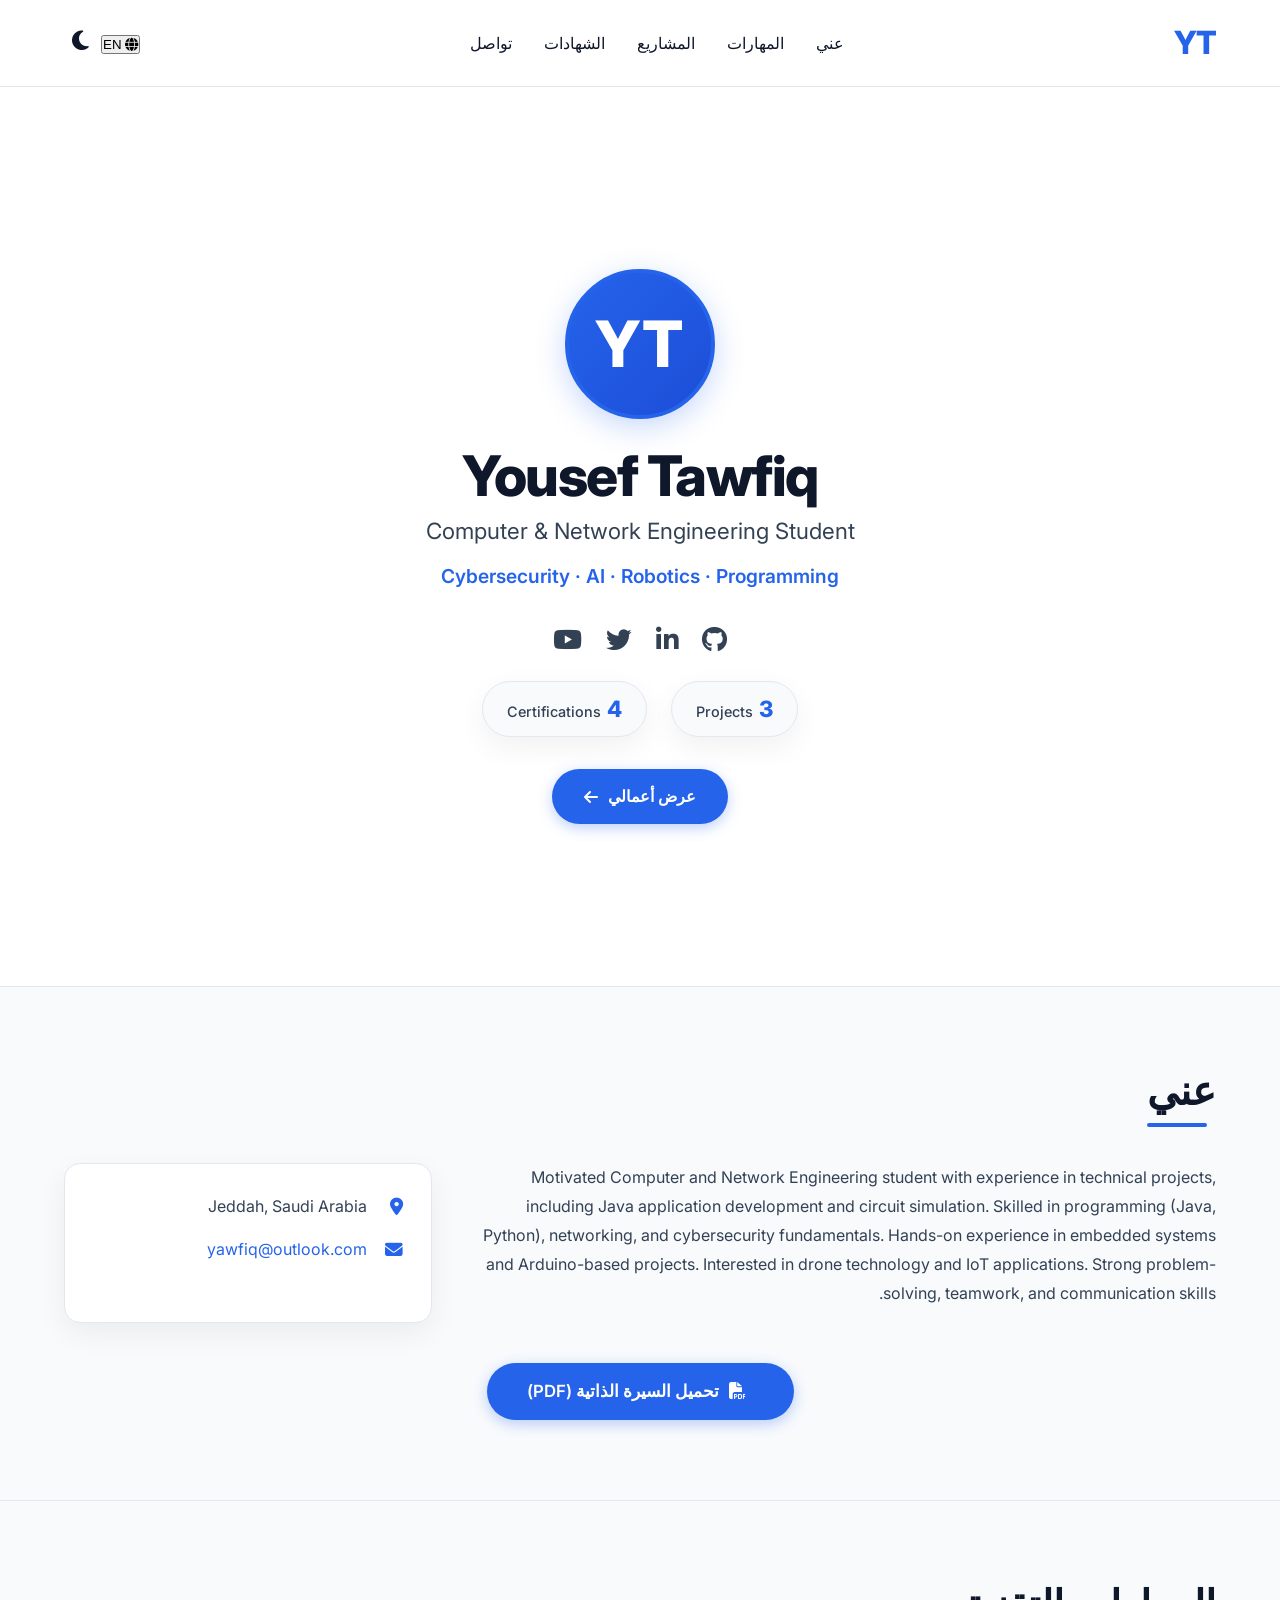
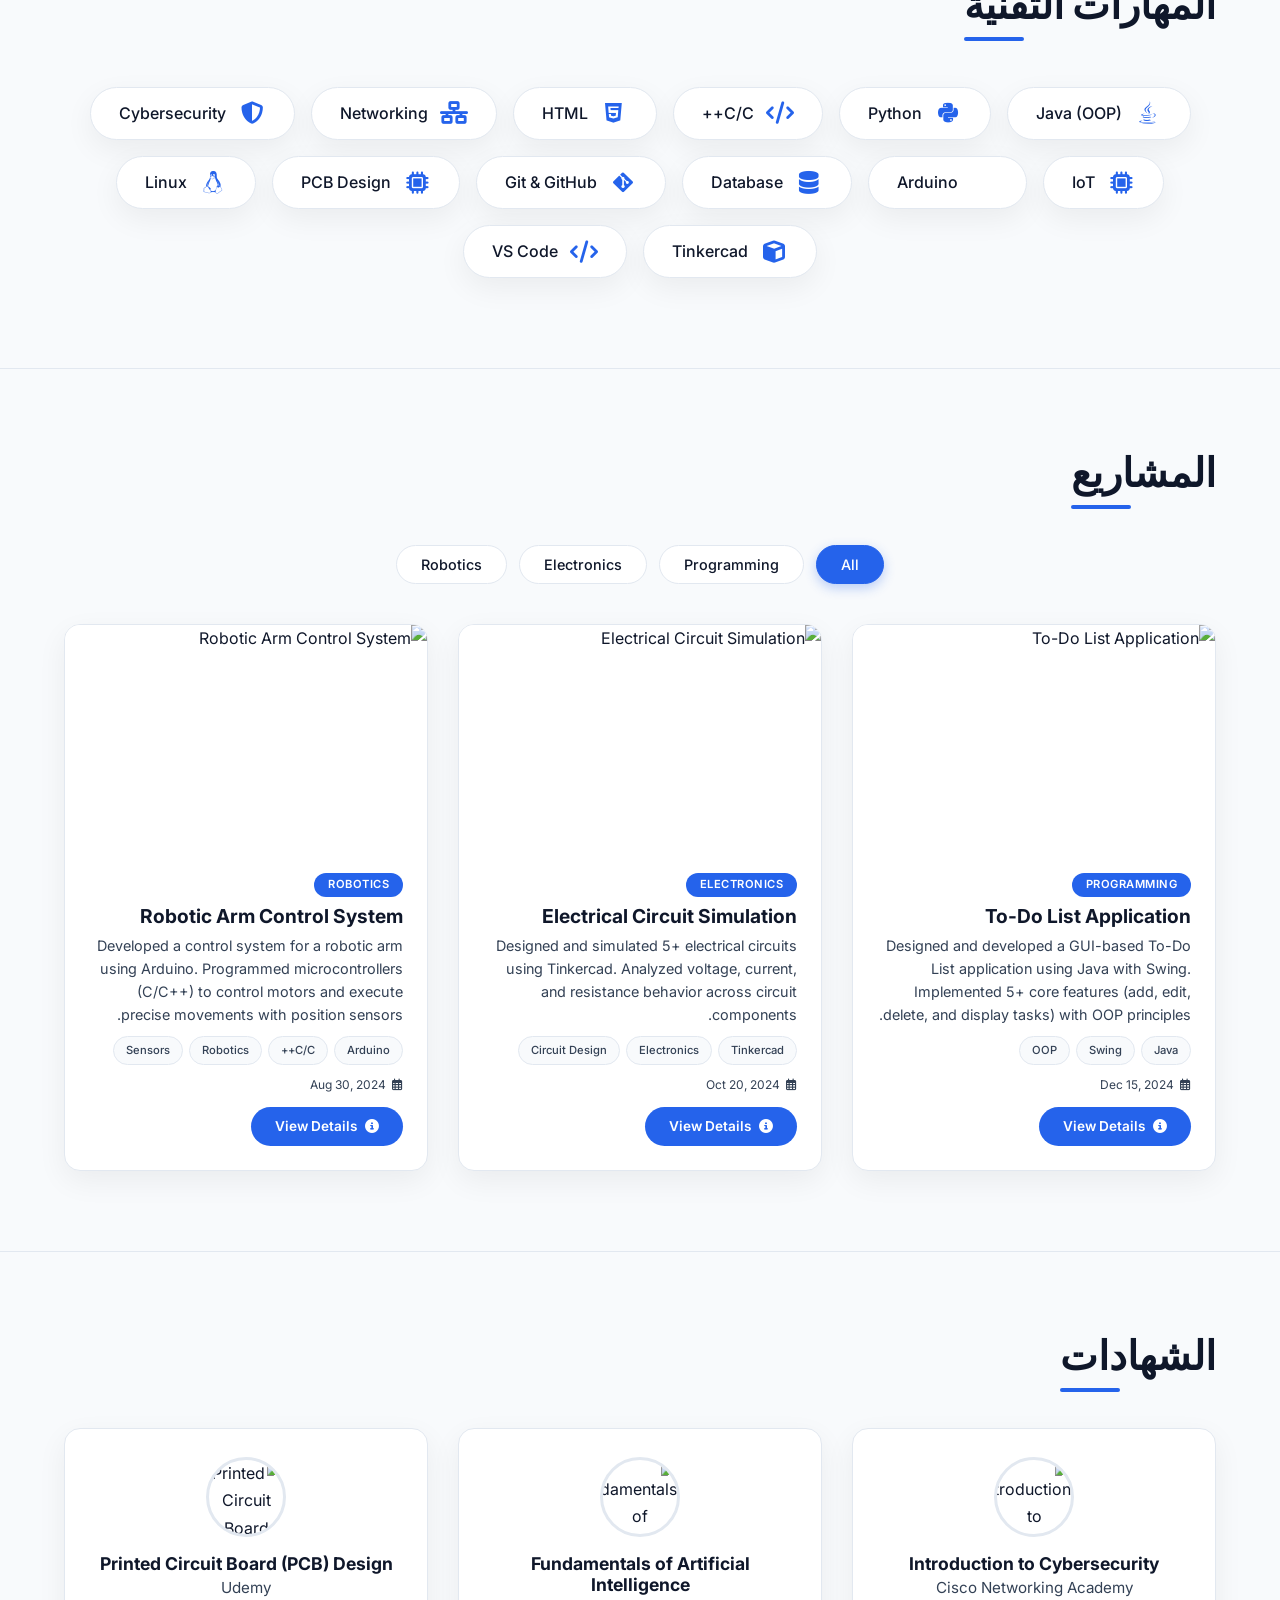
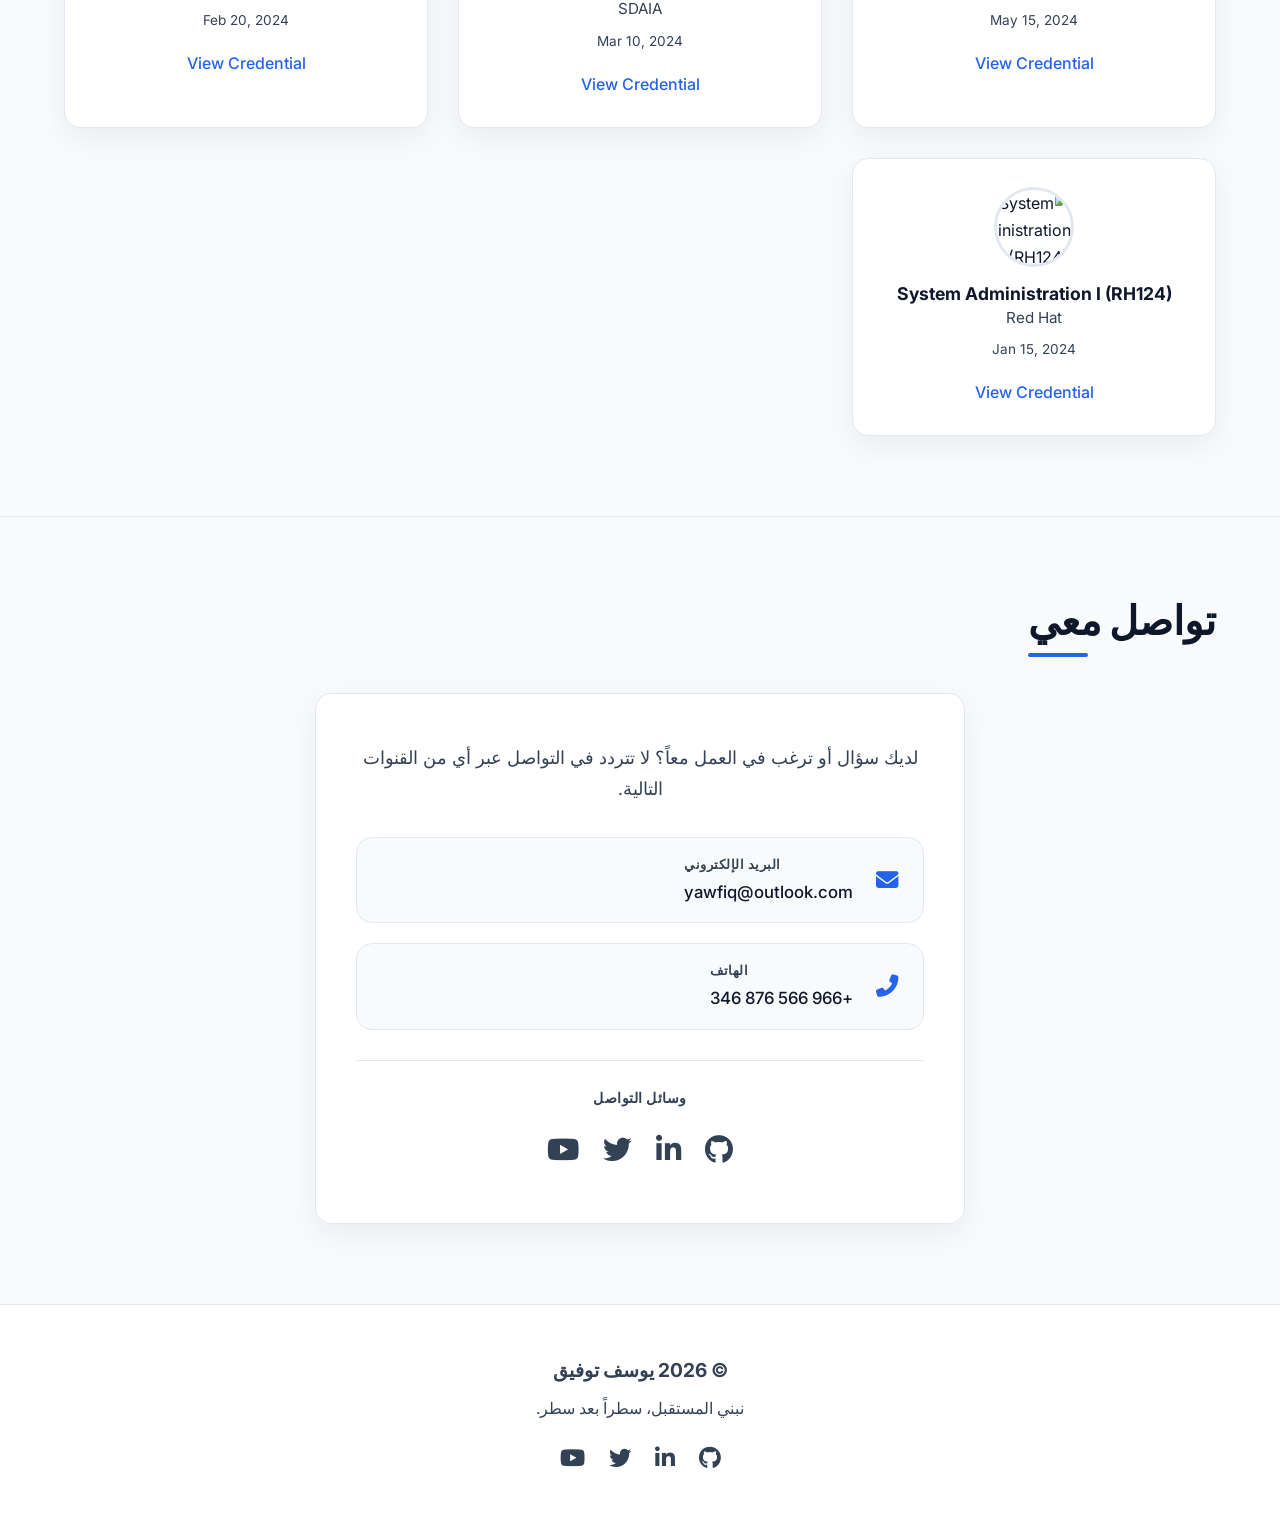
==== index.html @ 81891d74 "Portfolio v1 release" ====
<!doctype html>
<html lang="ar" dir="rtl" id="html-root">
  <head>
    <!-- ==========================================================
    PART 1: META TAGS & SEO
    ========================================================== -->
    <meta charset="UTF-8" />
    <meta name="viewport" content="width=device-width, initial-scale=1.0" />
    <title id="page-title">يوسف توفيق · Portfolio</title>
    <meta
      name="description"
      id="page-desc"
      content="Personal portfolio of Yousef Tawfiq — Computer & Network Engineering Student."
    />
    <meta name="theme-color" content="#0f172a" />
    <meta property="og:title" id="og-title" content="يوسف توفيق · Portfolio" />
    <meta
      property="og:description"
      id="og-desc"
      content="Computer & Network Engineering Student — Cybersecurity, AI, Drones, Programming."
    />
    <link rel="icon" href="public/images/favicon.ico" />

    <!-- ==========================================================
    PART 2: FONTS & ICONS
    ========================================================== -->
    <link rel="preconnect" href="https://fonts.googleapis.com" />
    <link rel="preconnect" href="https://fonts.gstatic.com" crossorigin />
    <link
      href="https://fonts.googleapis.com/css2?family=Inter:opsz,wght@14..32,300;14..32,400;14..32,600;14..32,700;14..32,800&family=Cairo:wght@400;600;700;800&display=swap"
      rel="stylesheet"
    />
    <link
      rel="stylesheet"
      href="https://cdnjs.cloudflare.com/ajax/libs/font-awesome/6.5.1/css/all.min.css"
    />

    <!-- ==========================================================
    PART 3: MAIN STYLESHEET
    ========================================================== -->
    <link rel="stylesheet" href="css/style.css" />
  </head>
  <body>
    <!-- ==========================================================
    PART 4: NAVIGATION
    ========================================================== -->
    <nav class="navbar" role="navigation" aria-label="القائمة الرئيسية">
      <div class="container nav-container">
        <a href="#" class="nav-logo" aria-label="الرئيسية">YT</a>
        <button
          class="nav-toggle"
          id="navToggle"
          aria-label="تبديل القائمة"
          aria-expanded="false"
        >
          <span class="hamburger"></span>
          <span class="hamburger"></span>
          <span class="hamburger"></span>
        </button>
        <ul class="nav-links" id="navLinks" role="menubar">
          <li role="none">
            <a href="#about" role="menuitem" data-ar="عني" data-en="About"
              >عني</a
            >
          </li>
          <li role="none">
            <a
              href="#skills"
              role="menuitem"
              data-ar="المهارات"
              data-en="Skills"
              >المهارات</a
            >
          </li>
          <li role="none">
            <a
              href="#projects"
              role="menuitem"
              data-ar="المشاريع"
              data-en="Projects"
              >المشاريع</a
            >
          </li>
          <li role="none">
            <a
              href="#certifications"
              role="menuitem"
              data-ar="الشهادات"
              data-en="Certifications"
              >الشهادات</a
            >
          </li>
          <li role="none">
            <a href="#contact" role="menuitem" data-ar="تواصل" data-en="Contact"
              >تواصل</a
            >
          </li>
        </ul>
        <div class="nav-actions">
          <button class="lang-toggle" id="langToggle" aria-label="تبديل اللغة">
            <i class="fas fa-globe"></i>
            <span id="langLabel">EN</span>
          </button>
          <button
            class="theme-toggle"
            id="themeToggle"
            aria-label="تبديل الوضع المظلم/الفاتح"
          >
            <i class="fas fa-moon" id="themeIcon"></i>
          </button>
        </div>
      </div>
    </nav>

    <!-- ==========================================================
    PART 5: MAIN CONTENT (skip link target)
    ========================================================== -->
    <main id="main-content">
      <!-- ==========================================================
        PART 6: HERO SECTION
        ========================================================== -->
      <header class="hero" id="hero" role="banner">
        <div class="container hero-container">
          <div class="hero-content">
            <div class="hero-avatar">
              <span class="avatar-initials">YT</span>
            </div>
            <h1 class="hero-name" id="heroName">يوسف توفيق</h1>
            <p class="hero-title" id="heroTitle">طالب هندسة شبكات وحاسوب</p>
            <p class="hero-bio" id="heroBio">
              الأمن السيبراني · الذكاء الاصطناعي · الروبوتات · البرمجة
            </p>
            <div class="hero-social" id="heroSocial"></div>
            <div class="hero-stats" id="heroStats"></div>
            <a href="#projects" class="btn btn-primary hero-cta" id="heroCta">
              <span data-ar="عرض أعمالي" data-en="View My Work"
                >عرض أعمالي</span
              >
              <i class="fas fa-arrow-left" id="ctaArrow"></i>
            </a>
          </div>
        </div>
      </header>

      <!-- ==========================================================
        PART 7: ABOUT SECTION
        ========================================================== -->
      <section class="section about" id="about" aria-labelledby="about-title">
        <div class="container">
          <h2
            class="section-title"
            id="about-title"
            data-ar="عني"
            data-en="About Me"
          >
            عني
          </h2>
          <div class="about-grid">
            <div class="about-text" id="aboutText"></div>
            <div class="about-info" id="aboutInfo"></div>
          </div>
          <!-- زر تحميل السيرة الذاتية -->
          <div class="resume-download" id="resumeDownload">
            <a
              href="#"
              id="resumeLink"
              class="btn btn-primary resume-btn"
              target="_blank"
            >
              <i class="fas fa-file-pdf"></i>
              <span
                data-ar="تحميل السيرة الذاتية (PDF)"
                data-en="Download CV (PDF)"
                >تحميل السيرة الذاتية (PDF)</span
              >
            </a>
          </div>
        </div>
      </section>

      <!-- ==========================================================
        PART 8: SKILLS SECTION
        ========================================================== -->
      <section
        class="section skills"
        id="skills"
        aria-labelledby="skills-title"
      >
        <div class="container">
          <h2
            class="section-title"
            id="skills-title"
            data-ar="المهارات التقنية"
            data-en="Technical Skills"
          >
            المهارات التقنية
          </h2>
          <div class="skills-grid" id="skillsGrid"></div>
        </div>
      </section>

      <!-- ==========================================================
        PART 9: PROJECTS SECTION
        ========================================================== -->
      <section
        class="section projects"
        id="projects"
        aria-labelledby="projects-title"
      >
        <div class="container">
          <h2
            class="section-title"
            id="projects-title"
            data-ar="المشاريع"
            data-en="Projects"
          >
            المشاريع
          </h2>
          <div class="project-filters" id="projectFilters">
            <button
              class="filter-btn active"
              data-filter="all"
              data-ar="الكل"
              data-en="All"
            >
              الكل
            </button>
          </div>
          <div class="projects-grid" id="projectsGrid"></div>
        </div>
      </section>

      <!-- ==========================================================
        PART 10: CERTIFICATIONS SECTION
        ========================================================== -->
      <section
        class="section certifications"
        id="certifications"
        aria-labelledby="certs-title"
      >
        <div class="container">
          <h2
            class="section-title"
            id="certs-title"
            data-ar="الشهادات"
            data-en="Certifications"
          >
            الشهادات
          </h2>
          <div class="cert-grid" id="certGrid"></div>
        </div>
      </section>

      <!-- ==========================================================
        PART 11: CONTACT SECTION
        ========================================================== -->
      <section
        class="section contact"
        id="contact"
        aria-labelledby="contact-title"
      >
        <div class="container">
          <h2
            class="section-title"
            id="contact-title"
            data-ar="تواصل معي"
            data-en="Get In Touch"
          >
            تواصل معي
          </h2>
          <div class="contact-wrapper">
            <div class="contact-info">
              <p
                class="contact-message"
                id="contactMsg"
                data-ar="لديك سؤال أو ترغب في العمل معاً؟ لا تتردد في التواصل عبر أي من القنوات التالية."
                data-en="Have a question or want to work together? Feel free to reach out through any of the channels below."
              >
                لديك سؤال أو ترغب في العمل معاً؟ لا تتردد في التواصل عبر أي من
                القنوات التالية.
              </p>
              <ul class="contact-details">
                <li>
                  <i class="fas fa-envelope"></i>
                  <div>
                    <strong data-ar="البريد الإلكتروني" data-en="Email"
                      >البريد الإلكتروني</strong
                    >
                    <span id="contactEmail">yawfiq@outlook.com</span>
                  </div>
                </li>
                <li>
                  <i class="fas fa-phone-alt"></i>
                  <div>
                    <strong data-ar="الهاتف" data-en="Phone">الهاتف</strong>
                    <span>+966 566 876 346</span>
                  </div>
                </li>
              </ul>
              <div class="contact-social">
                <p>
                  <strong data-ar="وسائل التواصل" data-en="Social Media"
                    >وسائل التواصل</strong
                  >
                </p>
                <div id="contactSocialLinks"></div>
              </div>
            </div>
          </div>
        </div>
      </section>
    </main>

    <!-- ==========================================================
    PART 12: PROJECT DETAILS OVERLAY
    ========================================================== -->
    <div
      class="project-details-overlay"
      id="projectDetailsOverlay"
      role="dialog"
      aria-modal="true"
      aria-labelledby="details-title"
    >
      <div class="project-details-modal">
        <button
          class="details-close"
          id="detailsClose"
          aria-label="إغلاق تفاصيل المشروع"
        >
          <i class="fas fa-times"></i>
        </button>
        <div class="project-details-content" id="projectDetailsContent"></div>
      </div>
    </div>

    <!-- ==========================================================
    PART 13: FOOTER
    ========================================================== -->
    <footer class="footer" role="contentinfo">
      <div class="container">
        <div class="footer-content">
          <p class="footer-name">
            &copy; <span id="footerYear"></span>
            <span data-ar="يوسف توفيق" data-en="Yousef Tawfiq">يوسف توفيق</span>
          </p>
          <p
            class="footer-tagline"
            data-ar="نبني المستقبل، سطراً بعد سطر."
            data-en="Building the future, one line of code at a time."
          >
            نبني المستقبل، سطراً بعد سطر.
          </p>
          <div class="footer-social" id="footerSocial"></div>
        </div>
      </div>
    </footer>

    <!-- ==========================================================
    PART 14: BACK TO TOP BUTTON
    ========================================================== -->
    <button id="backToTop" aria-label="العودة للأعلى">
      <i class="fas fa-arrow-up"></i>
    </button>

    <!-- ==========================================================
    PART 15: JAVASCRIPT
    ========================================================== -->
    <script src="js/main.js"></script>
  </body>
</html>
---- css/style.css ----
/* ===== RESET & VARIABLES ===== */
:root {
  --bg-primary: #f8fafc;
  --bg-secondary: #ffffff;
  --text-primary: #0f172a;
  --text-secondary: #334155;
  --accent: #2563eb;
  --accent-hover: #1d4ed8;
  --accent-light: #dbeafe;
  --border: #e2e8f0;
  --card-bg: #ffffff;
  --shadow: 0 10px 30px rgba(0, 0, 0, 0.06);
  --shadow-hover: 0 20px 40px rgba(0, 0, 0, 0.1);
  --radius: 16px;
  --transition: 0.3s cubic-bezier(0.4, 0, 0.2, 1);
  --font: "Inter", -apple-system, BlinkMacSystemFont, sans-serif;
  --max-width: 1200px;
}

[data-theme="dark"] {
  --bg-primary: #0f172a;
  --bg-secondary: #1e293b;
  --text-primary: #f1f5f9;
  --text-secondary: #cbd5e1;
  --border: #334155;
  --card-bg: #1e293b;
  --shadow: 0 10px 30px rgba(0, 0, 0, 0.4);
  --shadow-hover: 0 20px 40px rgba(0, 0, 0, 0.6);
  --accent-light: #1e3a5f;
}

* {
  margin: 0;
  padding: 0;
  box-sizing: border-box;
}
html {
  scroll-behavior: smooth;
}
body {
  font-family: var(--font);
  background: var(--bg-primary);
  color: var(--text-primary);
  line-height: 1.7;
  transition:
    background var(--transition),
    color var(--transition);
}
.container {
  max-width: var(--max-width);
  margin: 0 auto;
  padding: 0 24px;
}
a {
  color: var(--accent);
  text-decoration: none;
  transition: color var(--transition);
}
img {
  max-width: 100%;
  display: block;
}
ul {
  list-style: none;
}

/* ===== TYPOGRAPHY ===== */
h1,
h2,
h3,
h4 {
  font-weight: 700;
  line-height: 1.2;
  color: var(--text-primary);
}
p {
  color: var(--text-secondary);
  font-size: 1rem;
  line-height: 1.8;
}

.section-title {
  font-size: 2.5rem;
  font-weight: 800;
  margin-bottom: 48px;
  position: relative;
  display: inline-block;
}
.section-title::after {
  content: "";
  position: absolute;
  bottom: -12px;
  left: 0;
  width: 60px;
  height: 4px;
  background: var(--accent);
  border-radius: 4px;
  transition: width var(--transition);
}
.section-title:hover::after {
  width: 100%;
}

/* ===== BUTTONS ===== */
.btn {
  display: inline-flex;
  align-items: center;
  gap: 10px;
  padding: 14px 32px;
  border-radius: 40px;
  font-weight: 600;
  font-size: 1rem;
  border: none;
  cursor: pointer;
  transition: all var(--transition);
  font-family: var(--font);
}
.btn-primary {
  background: var(--accent);
  color: #fff;
  box-shadow: 0 4px 14px rgba(37, 99, 235, 0.3);
}
.btn-primary:hover {
  background: var(--accent-hover);
  transform: translateY(-3px);
  box-shadow: 0 8px 25px rgba(37, 99, 235, 0.4);
}

/* ===== NAVIGATION ===== */
.navbar {
  background: var(--bg-secondary);
  border-bottom: 1px solid var(--border);
  padding: 16px 0;
  position: sticky;
  top: 0;
  z-index: 1000;
  backdrop-filter: blur(10px);
  -webkit-backdrop-filter: blur(10px);
}
.nav-container {
  display: flex;
  align-items: center;
  justify-content: space-between;
}
.nav-logo {
  font-size: 2rem;
  font-weight: 800;
  color: var(--accent);
  letter-spacing: -1px;
}
.nav-links {
  display: flex;
  gap: 32px;
}
.nav-links a {
  color: var(--text-primary);
  font-weight: 500;
  position: relative;
  padding: 4px 0;
}
.nav-links a::after {
  content: "";
  position: absolute;
  bottom: -4px;
  left: 0;
  width: 0;
  height: 2px;
  background: var(--accent);
  transition: width var(--transition);
}
.nav-links a:hover::after,
.nav-links a.active::after {
  width: 100%;
}
.nav-links a:hover,
.nav-links a.active {
  color: var(--accent);
}

.nav-toggle {
  display: none;
  flex-direction: column;
  gap: 5px;
  background: none;
  border: none;
  cursor: pointer;
  padding: 4px;
}
.hamburger {
  width: 26px;
  height: 3px;
  background: var(--text-primary);
  border-radius: 4px;
  transition: var(--transition);
}
.theme-toggle {
  background: none;
  border: none;
  font-size: 1.4rem;
  color: var(--text-primary);
  cursor: pointer;
  padding: 0 8px;
  transition: transform 0.2s;
}
.theme-toggle:hover {
  transform: rotate(20deg);
}

/* ===== HERO ===== */
.hero {
  padding: 80px 0 60px;
  background: var(--bg-secondary);
  border-bottom: 1px solid var(--border);
  min-height: 100vh;
  display: flex;
  align-items: center;
}
.hero-container {
  display: flex;
  flex-direction: column;
  align-items: center;
  text-align: center;
}
.hero-content {
  max-width: 700px;
}
.hero-avatar {
  width: 150px;
  height: 150px;
  border-radius: 50%;
  display: flex;
  align-items: center;
  justify-content: center;
  background: linear-gradient(135deg, var(--accent), var(--accent-hover));
  border: 4px solid var(--accent);
  box-shadow: 0 8px 30px rgba(37, 99, 235, 0.25);
  margin: 0 auto 24px;
  animation: float 3s ease-in-out infinite;
  transition: transform var(--transition);
}
.hero-avatar:hover {
  transform: scale(1.05);
}
.avatar-initials {
  font-size: 4rem;
  font-weight: 800;
  color: #fff;
  letter-spacing: 2px;
  user-select: none;
}
@keyframes float {
  0%,
  100% {
    transform: translateY(0);
  }
  50% {
    transform: translateY(-8px);
  }
}
.hero-name {
  font-size: 3.5rem;
  font-weight: 800;
  letter-spacing: -1.5px;
}
.hero-title {
  font-size: 1.4rem;
  color: var(--text-secondary);
  font-weight: 400;
}
.hero-bio {
  margin-top: 8px;
  font-weight: 600;
  color: var(--accent);
  font-size: 1.2rem;
}
.hero-social {
  display: flex;
  justify-content: center;
  gap: 24px;
  margin: 24px 0 20px;
  font-size: 1.6rem;
}
.hero-social a {
  color: var(--text-secondary);
  transition: all 0.2s;
}
.hero-social a:hover {
  color: var(--accent);
  transform: translateY(-4px) scale(1.1);
}
.hero-stats {
  display: flex;
  justify-content: center;
  gap: 24px;
  margin: 16px 0 28px;
  flex-wrap: wrap;
}
.hero-stats .stat-item {
  display: flex;
  align-items: baseline;
  gap: 6px;
  background: var(--bg-primary);
  padding: 8px 24px;
  border-radius: 40px;
  border: 1px solid var(--border);
  box-shadow: var(--shadow);
  transition: all var(--transition);
}
.hero-stats .stat-item:hover {
  transform: translateY(-3px);
  box-shadow: var(--shadow-hover);
  border-color: var(--accent);
}
.hero-stats .stat-number {
  font-size: 1.4rem;
  font-weight: 800;
  color: var(--accent);
}
.hero-stats .stat-label {
  font-weight: 500;
  color: var(--text-secondary);
  font-size: 0.9rem;
}
.hero-cta {
  margin-top: 4px;
}

/* ===== SECTIONS ===== */
.section {
  padding: 80px 0;
  border-bottom: 1px solid var(--border);
}
.section:last-of-type {
  border-bottom: none;
}

/* ===== ABOUT ===== */
.about-grid {
  display: grid;
  grid-template-columns: 2fr 1fr;
  gap: 48px;
}
.about-text {
  font-size: 1.15rem;
  color: var(--text-secondary);
  line-height: 1.9;
}
.about-text p {
  margin-bottom: 16px;
}
.about-info {
  background: var(--card-bg);
  padding: 28px;
  border-radius: var(--radius);
  box-shadow: var(--shadow);
  border: 1px solid var(--border);
}
.about-info p {
  display: flex;
  align-items: center;
  gap: 12px;
  margin-bottom: 14px;
  color: var(--text-secondary);
}
.about-info i {
  width: 24px;
  color: var(--accent);
  font-size: 1.1rem;
}
.resume-download {
  text-align: center;
  margin-top: 40px;
}
.resume-btn {
  background: var(--accent);
  color: #fff;
  padding: 14px 40px;
  font-size: 1.05rem;
}
.resume-btn:hover {
  background: var(--accent-hover);
  transform: translateY(-3px);
  box-shadow: 0 8px 25px rgba(37, 99, 235, 0.4);
}
.resume-btn i {
  margin-right: 8px;
}

/* ===== SKILLS ===== */
.skills-grid {
  display: flex;
  flex-wrap: wrap;
  justify-content: center;
  gap: 16px;
  padding: 10px 0;
}
.skill-item {
  background: var(--card-bg);
  padding: 12px 28px;
  border-radius: 40px;
  border: 1px solid var(--border);
  box-shadow: var(--shadow);
  display: inline-flex;
  align-items: center;
  gap: 12px;
  font-weight: 500;
  font-size: 1rem;
  transition: all var(--transition);
  color: var(--text-primary);
}
.skill-item:hover {
  transform: translateY(-4px) scale(1.02);
  box-shadow: var(--shadow-hover);
  border-color: var(--accent);
  background: var(--bg-secondary);
}
.skill-item i {
  font-size: 1.4rem;
  color: var(--accent);
  width: 28px;
  text-align: center;
}

/* ===== PROJECTS ===== */
.project-filters {
  display: flex;
  flex-wrap: wrap;
  gap: 12px;
  margin-bottom: 40px;
  justify-content: center;
}
.filter-btn {
  background: var(--bg-secondary);
  border: 1px solid var(--border);
  padding: 10px 24px;
  border-radius: 40px;
  font-weight: 500;
  cursor: pointer;
  color: var(--text-primary);
  transition: all var(--transition);
  font-family: var(--font);
  font-size: 0.9rem;
}
.filter-btn.active,
.filter-btn:hover {
  background: var(--accent);
  color: #fff;
  border-color: var(--accent);
  box-shadow: 0 4px 12px rgba(37, 99, 235, 0.3);
}
.projects-grid {
  display: grid;
  grid-template-columns: repeat(auto-fill, minmax(320px, 1fr));
  gap: 30px;
}
.project-card {
  background: var(--card-bg);
  border-radius: var(--radius);
  overflow: hidden;
  box-shadow: var(--shadow);
  border: 1px solid var(--border);
  transition: all var(--transition);
  cursor: pointer;
}
.project-card:hover {
  transform: translateY(-8px);
  box-shadow: var(--shadow-hover);
  border-color: var(--accent);
}
.project-thumb {
  width: 100%;
  height: 220px;
  object-fit: cover;
  background: var(--bg-secondary);
  transition: transform var(--transition);
}
.project-card:hover .project-thumb {
  transform: scale(1.03);
}
.project-body {
  padding: 24px;
}
.project-category {
  display: inline-block;
  background: var(--accent);
  color: #fff;
  padding: 2px 14px;
  border-radius: 40px;
  font-size: 0.7rem;
  font-weight: 600;
  text-transform: uppercase;
  letter-spacing: 0.5px;
  margin-bottom: 8px;
}
.project-title {
  font-size: 1.2rem;
  font-weight: 700;
  margin-bottom: 6px;
}
.project-desc {
  color: var(--text-secondary);
  font-size: 0.9rem;
  margin: 6px 0;
  line-height: 1.6;
}
.project-tech {
  display: flex;
  flex-wrap: wrap;
  gap: 6px;
  margin: 10px 0;
}
.project-tech span {
  background: var(--bg-primary);
  padding: 4px 12px;
  border-radius: 40px;
  font-size: 0.7rem;
  font-weight: 500;
  border: 1px solid var(--border);
  color: var(--text-secondary);
}
.project-date {
  font-size: 0.75rem;
  color: var(--text-secondary);
  margin-top: 10px;
  display: flex;
  align-items: center;
  gap: 6px;
}
.btn-details {
  display: inline-flex;
  align-items: center;
  gap: 8px;
  padding: 8px 24px;
  border-radius: 40px;
  background: var(--accent);
  color: #fff;
  border: none;
  font-weight: 600;
  font-size: 0.85rem;
  cursor: pointer;
  transition: all var(--transition);
  font-family: var(--font);
  margin-top: 12px;
}
.btn-details:hover {
  background: var(--accent-hover);
  transform: translateY(-2px);
  box-shadow: 0 4px 15px rgba(37, 99, 235, 0.3);
}

/* ===== CERTIFICATIONS ===== */
.cert-grid {
  display: grid;
  grid-template-columns: repeat(auto-fill, minmax(280px, 1fr));
  gap: 30px;
}
.cert-card {
  background: var(--card-bg);
  border-radius: var(--radius);
  border: 1px solid var(--border);
  padding: 28px 24px;
  box-shadow: var(--shadow);
  text-align: center;
  transition: all var(--transition);
}
.cert-card:hover {
  transform: translateY(-6px);
  box-shadow: var(--shadow-hover);
  border-color: var(--accent);
}
.cert-card img {
  width: 80px;
  height: 80px;
  object-fit: cover;
  border-radius: 50%;
  margin: 0 auto 16px;
  border: 3px solid var(--border);
  transition: border var(--transition);
}
.cert-card:hover img {
  border-color: var(--accent);
}
.cert-name {
  font-weight: 700;
  font-size: 1.1rem;
}
.cert-issuer {
  color: var(--text-secondary);
  font-size: 0.95rem;
}
.cert-date {
  font-size: 0.85rem;
  color: var(--text-secondary);
  margin: 6px 0;
}
.cert-link {
  display: inline-block;
  margin-top: 12px;
  font-weight: 500;
  color: var(--accent);
}
.cert-link:hover {
  text-decoration: underline;
}

/* ===== CONTACT ===== */
.contact-wrapper {
  display: flex;
  justify-content: center;
  max-width: 650px;
  margin: 0 auto;
}
.contact-info {
  width: 100%;
  background: var(--card-bg);
  padding: 48px 40px;
  border-radius: var(--radius);
  border: 1px solid var(--border);
  box-shadow: var(--shadow);
  text-align: center;
}
.contact-message {
  font-size: 1.1rem;
  color: var(--text-secondary);
  margin-bottom: 32px;
}
.contact-details {
  display: flex;
  flex-direction: column;
  gap: 20px;
  margin-bottom: 30px;
}
.contact-details li {
  display: flex;
  align-items: center;
  gap: 18px;
  padding: 16px 20px;
  background: var(--bg-primary);
  border-radius: var(--radius);
  border: 1px solid var(--border);
  transition: all var(--transition);
  text-align: left;
}
.contact-details li:hover {
  border-color: var(--accent);
  transform: translateX(4px);
}
.contact-details li i {
  font-size: 1.4rem;
  color: var(--accent);
  width: 32px;
  text-align: center;
}
.contact-details li div {
  display: flex;
  flex-direction: column;
  gap: 2px;
}
.contact-details li strong {
  font-size: 0.8rem;
  color: var(--text-secondary);
  font-weight: 600;
  text-transform: uppercase;
  letter-spacing: 0.5px;
}
.contact-details li span {
  font-size: 1.05rem;
  font-weight: 500;
  color: var(--text-primary);
}
.contact-social {
  margin-top: 24px;
  padding-top: 24px;
  border-top: 1px solid var(--border);
}
.contact-social p {
  font-weight: 600;
  margin-bottom: 16px;
  color: var(--text-secondary);
  font-size: 0.9rem;
  text-transform: uppercase;
  letter-spacing: 0.5px;
}
#contactSocialLinks {
  display: flex;
  justify-content: center;
  gap: 24px;
  font-size: 1.8rem;
}
#contactSocialLinks a {
  color: var(--text-secondary);
  transition: all 0.2s;
}
#contactSocialLinks a:hover {
  color: var(--accent);
  transform: translateY(-4px) scale(1.1);
}

/* ===== PROJECT DETAILS OVERLAY ===== */
.project-details-overlay {
  position: fixed;
  top: 0;
  left: 0;
  width: 100%;
  height: 100%;
  background: rgba(0, 0, 0, 0.7);
  backdrop-filter: blur(10px);
  -webkit-backdrop-filter: blur(10px);
  z-index: 9999;
  display: none;
  justify-content: center;
  align-items: center;
  padding: 20px;
  opacity: 0;
  transition: opacity 0.4s ease;
  overflow-y: auto;
}
.project-details-overlay.active {
  display: flex;
  opacity: 1;
}
.project-details-modal {
  background: var(--bg-secondary);
  border-radius: var(--radius);
  max-width: 900px;
  width: 100%;
  max-height: 90vh;
  overflow-y: auto;
  position: relative;
  box-shadow: 0 25px 60px rgba(0, 0, 0, 0.5);
  animation: modalSlideUp 0.4s ease;
}
@keyframes modalSlideUp {
  from {
    transform: translateY(30px) scale(0.95);
    opacity: 0;
  }
  to {
    transform: translateY(0) scale(1);
    opacity: 1;
  }
}
.details-close {
  position: sticky;
  top: 12px;
  float: right;
  width: 44px;
  height: 44px;
  border-radius: 50%;
  background: var(--accent);
  color: #fff;
  border: none;
  font-size: 1.3rem;
  cursor: pointer;
  transition: all var(--transition);
  z-index: 10;
  display: flex;
  align-items: center;
  justify-content: center;
  margin: 12px 12px 0 0;
}
.details-close:hover {
  background: var(--accent-hover);
  transform: rotate(90deg);
}
.project-details-content {
  padding: 20px 40px 40px;
}
.project-details-content .details-thumbnail {
  width: 100%;
  max-height: 400px;
  object-fit: cover;
  border-radius: var(--radius);
  margin-bottom: 24px;
}
.project-details-content .details-title {
  font-size: 2.2rem;
  font-weight: 800;
  margin-bottom: 4px;
}
.project-details-content .details-category {
  display: inline-block;
  background: var(--accent);
  color: #fff;
  padding: 4px 18px;
  border-radius: 40px;
  font-size: 0.8rem;
  font-weight: 600;
  text-transform: uppercase;
  margin-bottom: 12px;
}
.project-details-content .details-date {
  font-size: 0.9rem;
  color: var(--text-secondary);
  margin-bottom: 16px;
  display: flex;
  align-items: center;
  gap: 8px;
}
.project-details-content .details-description {
  font-size: 1.05rem;
  line-height: 1.9;
  color: var(--text-secondary);
  margin-bottom: 24px;
}
.project-details-content .details-section-title {
  font-size: 1.3rem;
  font-weight: 700;
  margin: 28px 0 14px;
  color: var(--text-primary);
  position: relative;
  padding-bottom: 8px;
}
.project-details-content .details-section-title::after {
  content: "";
  position: absolute;
  bottom: 0;
  left: 0;
  width: 40px;
  height: 3px;
  background: var(--accent);
  border-radius: 4px;
}
.project-details-content .details-tech {
  display: flex;
  flex-wrap: wrap;
  gap: 10px;
  margin-bottom: 24px;
}
.project-details-content .details-tech span {
  background: var(--bg-primary);
  padding: 6px 18px;
  border-radius: 40px;
  font-size: 0.85rem;
  font-weight: 500;
  border: 1px solid var(--border);
  color: var(--text-secondary);
}
.project-details-content .details-features {
  list-style: none;
  margin-bottom: 24px;
}
.project-details-content .details-features li {
  padding: 8px 0 8px 28px;
  position: relative;
  color: var(--text-secondary);
  line-height: 1.7;
}
.project-details-content .details-features li::before {
  content: "▸";
  position: absolute;
  left: 0;
  color: var(--accent);
  font-weight: 700;
}
.project-details-content .details-gallery {
  display: grid;
  grid-template-columns: repeat(auto-fill, minmax(200px, 1fr));
  gap: 16px;
  margin: 20px 0 24px;
}
.project-details-content .details-gallery img {
  width: 100%;
  height: 180px;
  object-fit: cover;
  border-radius: var(--radius);
  border: 1px solid var(--border);
  transition: all var(--transition);
  cursor: pointer;
}
.project-details-content .details-gallery img:hover {
  transform: scale(1.03);
  box-shadow: var(--shadow-hover);
}
.project-details-content .details-video {
  margin: 20px 0 24px;
  border-radius: var(--radius);
  overflow: hidden;
  position: relative;
  padding-bottom: 56.25%;
  height: 0;
}
.project-details-content .details-video iframe {
  position: absolute;
  top: 0;
  left: 0;
  width: 100%;
  height: 100%;
  border: none;
}
.project-details-content .details-links {
  display: flex;
  flex-wrap: wrap;
  gap: 16px;
  margin-top: 24px;
  padding-top: 24px;
  border-top: 1px solid var(--border);
}
.project-details-content .details-links a {
  display: inline-flex;
  align-items: center;
  gap: 10px;
  padding: 10px 24px;
  border-radius: 40px;
  font-weight: 600;
  font-size: 0.95rem;
  transition: all var(--transition);
}
.project-details-content .details-links .link-github {
  background: #24292e;
  color: #fff;
}
.project-details-content .details-links .link-github:hover {
  background: #1a1e22;
  transform: translateY(-2px);
}
[data-theme="dark"] .project-details-content .details-links .link-github {
  background: #3d4148;
}
[data-theme="dark"] .project-details-content .details-links .link-github:hover {
  background: #2d3138;
}

/* ===== FOOTER ===== */
.footer {
  background: var(--bg-secondary);
  border-top: 1px solid var(--border);
  padding: 48px 0;
  text-align: center;
}
.footer-name {
  font-weight: 700;
  font-size: 1.2rem;
}
.footer-tagline {
  color: var(--text-secondary);
  margin: 6px 0 16px;
}
.footer-social {
  display: flex;
  justify-content: center;
  gap: 24px;
  font-size: 1.4rem;
}
.footer-social a {
  color: var(--text-secondary);
  transition: all 0.2s;
}
.footer-social a:hover {
  color: var(--accent);
  transform: translateY(-3px);
}

/* ===== BACK TO TOP ===== */
#backToTop {
  position: fixed;
  bottom: 30px;
  right: 30px;
  width: 50px;
  height: 50px;
  border-radius: 50%;
  background: var(--accent);
  color: #fff;
  border: none;
  font-size: 1.3rem;
  cursor: pointer;
  box-shadow: 0 4px 20px rgba(37, 99, 235, 0.4);
  transition: all var(--transition);
  opacity: 0;
  visibility: hidden;
  transform: translateY(20px);
  z-index: 999;
}
#backToTop.show {
  opacity: 1;
  visibility: visible;
  transform: translateY(0);
}
#backToTop:hover {
  background: var(--accent-hover);
  transform: translateY(-4px) scale(1.05);
}

/* ===== ANIMATIONS ===== */
.fade-up {
  opacity: 0;
  transform: translateY(40px);
  transition:
    opacity 0.8s cubic-bezier(0.22, 1, 0.36, 1),
    transform 0.8s cubic-bezier(0.22, 1, 0.36, 1);
}
.fade-up.visible {
  opacity: 1;
  transform: translateY(0);
}

/* ===== ACCESSIBILITY ===== */
.skip-link {
  position: absolute;
  top: -1000px;
  left: 50%;
  transform: translateX(-50%);
  background: var(--accent);
  color: #fff;
  padding: 12px 24px;
  border-radius: 0 0 8px 8px;
  font-weight: 600;
  z-index: 10000;
  transition: top 0.2s;
}
.skip-link:focus {
  top: 0;
}

/* ===== RESPONSIVE ===== */
@media (max-width: 1024px) {
  .projects-grid {
    grid-template-columns: repeat(2, 1fr);
  }
}
@media (max-width: 768px) {
  .nav-links {
    display: none;
    flex-direction: column;
    gap: 20px;
    background: var(--bg-secondary);
    position: absolute;
    top: 70px;
    left: 0;
    right: 0;
    padding: 30px 24px;
    border-bottom: 1px solid var(--border);
    box-shadow: var(--shadow-hover);
  }
  .nav-links.open {
    display: flex;
  }
  .nav-toggle {
    display: flex;
  }
  .hero {
    min-height: auto;
    padding: 60px 0;
  }
  .hero-name {
    font-size: 2.5rem;
  }
  .hero-title {
    font-size: 1.2rem;
  }
  .hero-avatar {
    width: 120px;
    height: 120px;
  }
  .avatar-initials {
    font-size: 3rem;
  }
  .about-grid {
    grid-template-columns: 1fr;
    gap: 32px;
  }
  .projects-grid {
    grid-template-columns: 1fr;
  }
  .cert-grid {
    grid-template-columns: 1fr 1fr;
  }
  .contact-info {
    padding: 32px 20px;
  }
  .project-details-content {
    padding: 16px 20px 30px;
  }
  .project-details-content .details-title {
    font-size: 1.6rem;
  }
  .details-close {
    width: 38px;
    height: 38px;
    font-size: 1.1rem;
  }
}
@media (max-width: 480px) {
  .hero-name {
    font-size: 2rem;
  }
  .hero-avatar {
    width: 100px;
    height: 100px;
  }
  .avatar-initials {
    font-size: 2.4rem;
  }
  .hero-stats {
    flex-direction: column;
    align-items: center;
  }
  .hero-stats .stat-item {
    width: 100%;
    justify-content: center;
  }
  .skill-item {
    padding: 10px 20px;
    font-size: 0.9rem;
  }
  .cert-grid {
    grid-template-columns: 1fr;
  }
  .contact-details li {
    flex-direction: column;
    align-items: flex-start;
    gap: 6px;
  }
  .contact-details li i {
    width: auto;
  }
  #contactSocialLinks {
    font-size: 1.5rem;
    gap: 16px;
  }
  .project-details-content .details-gallery {
    grid-template-columns: 1fr 1fr;
  }
  .project-details-content .details-gallery img {
    height: 120px;
  }
  .project-details-content .details-links a {
    width: 100%;
    justify-content: center;
  }
}
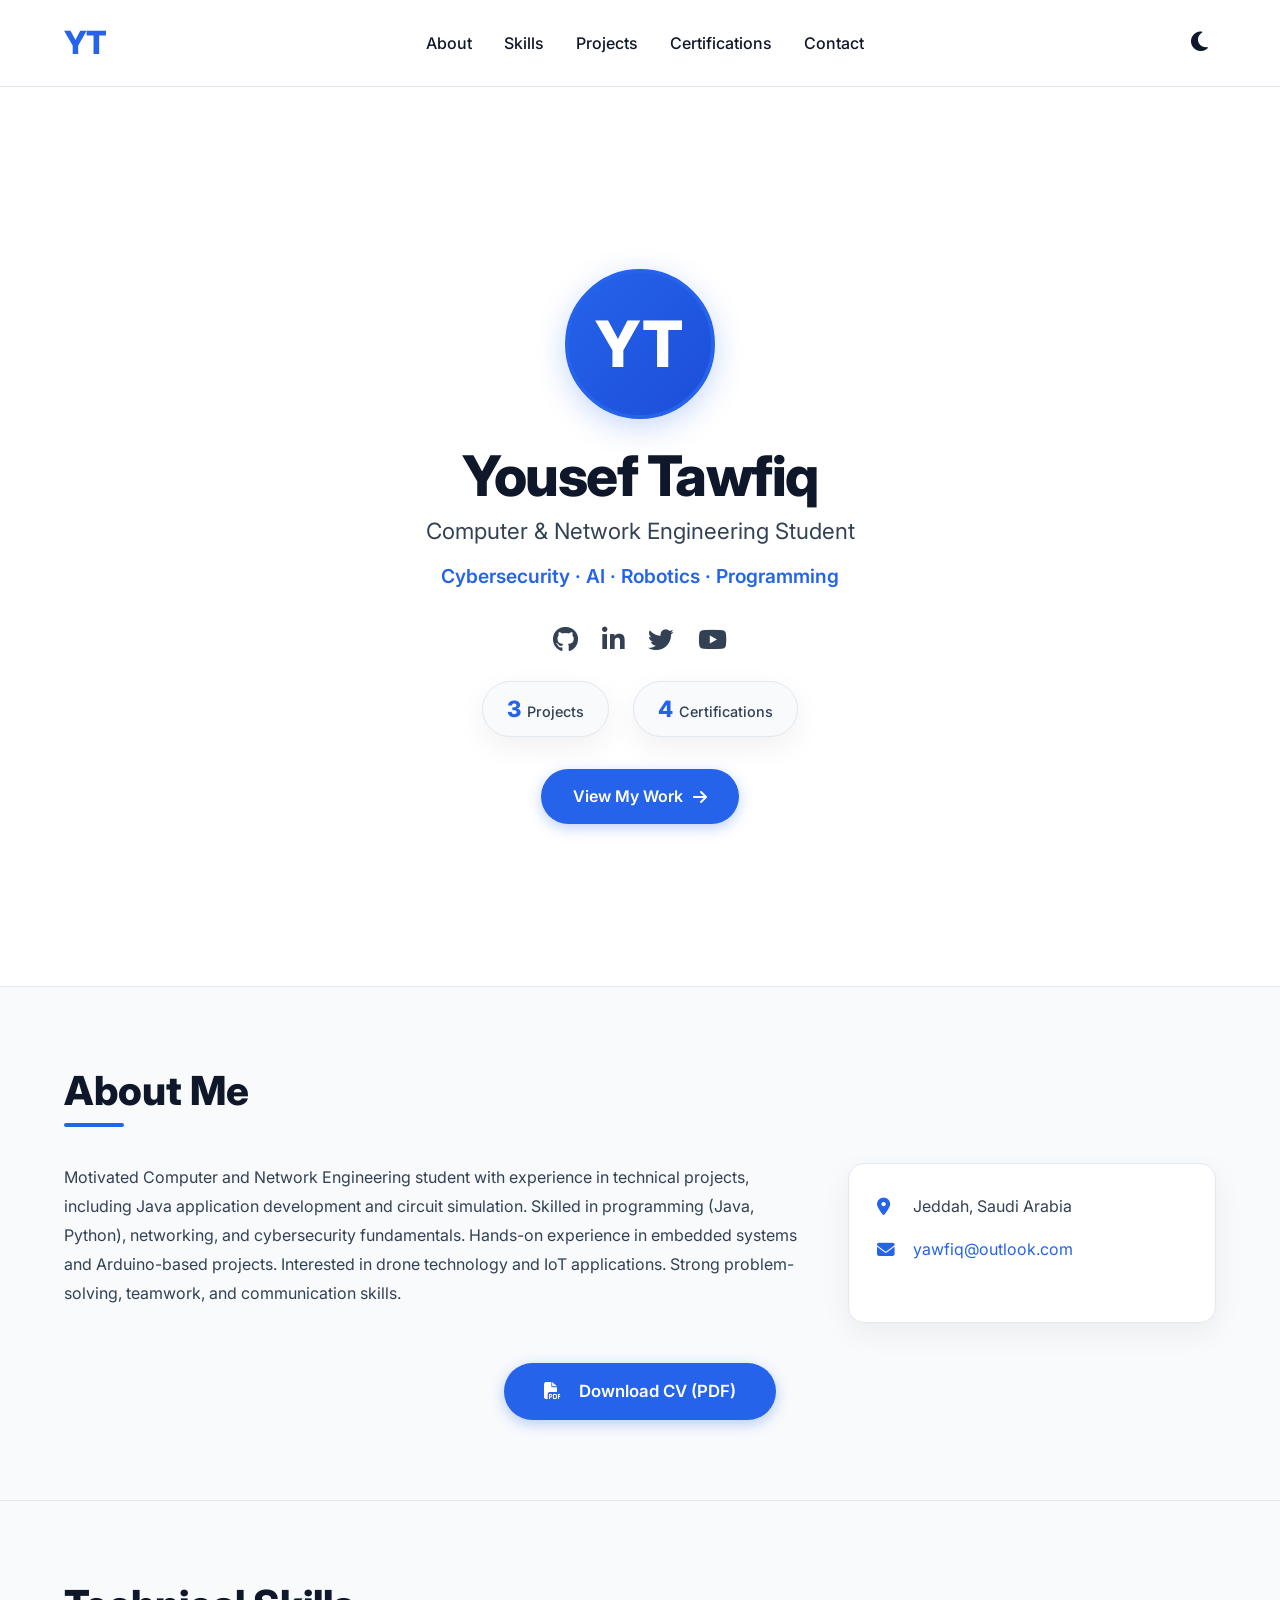
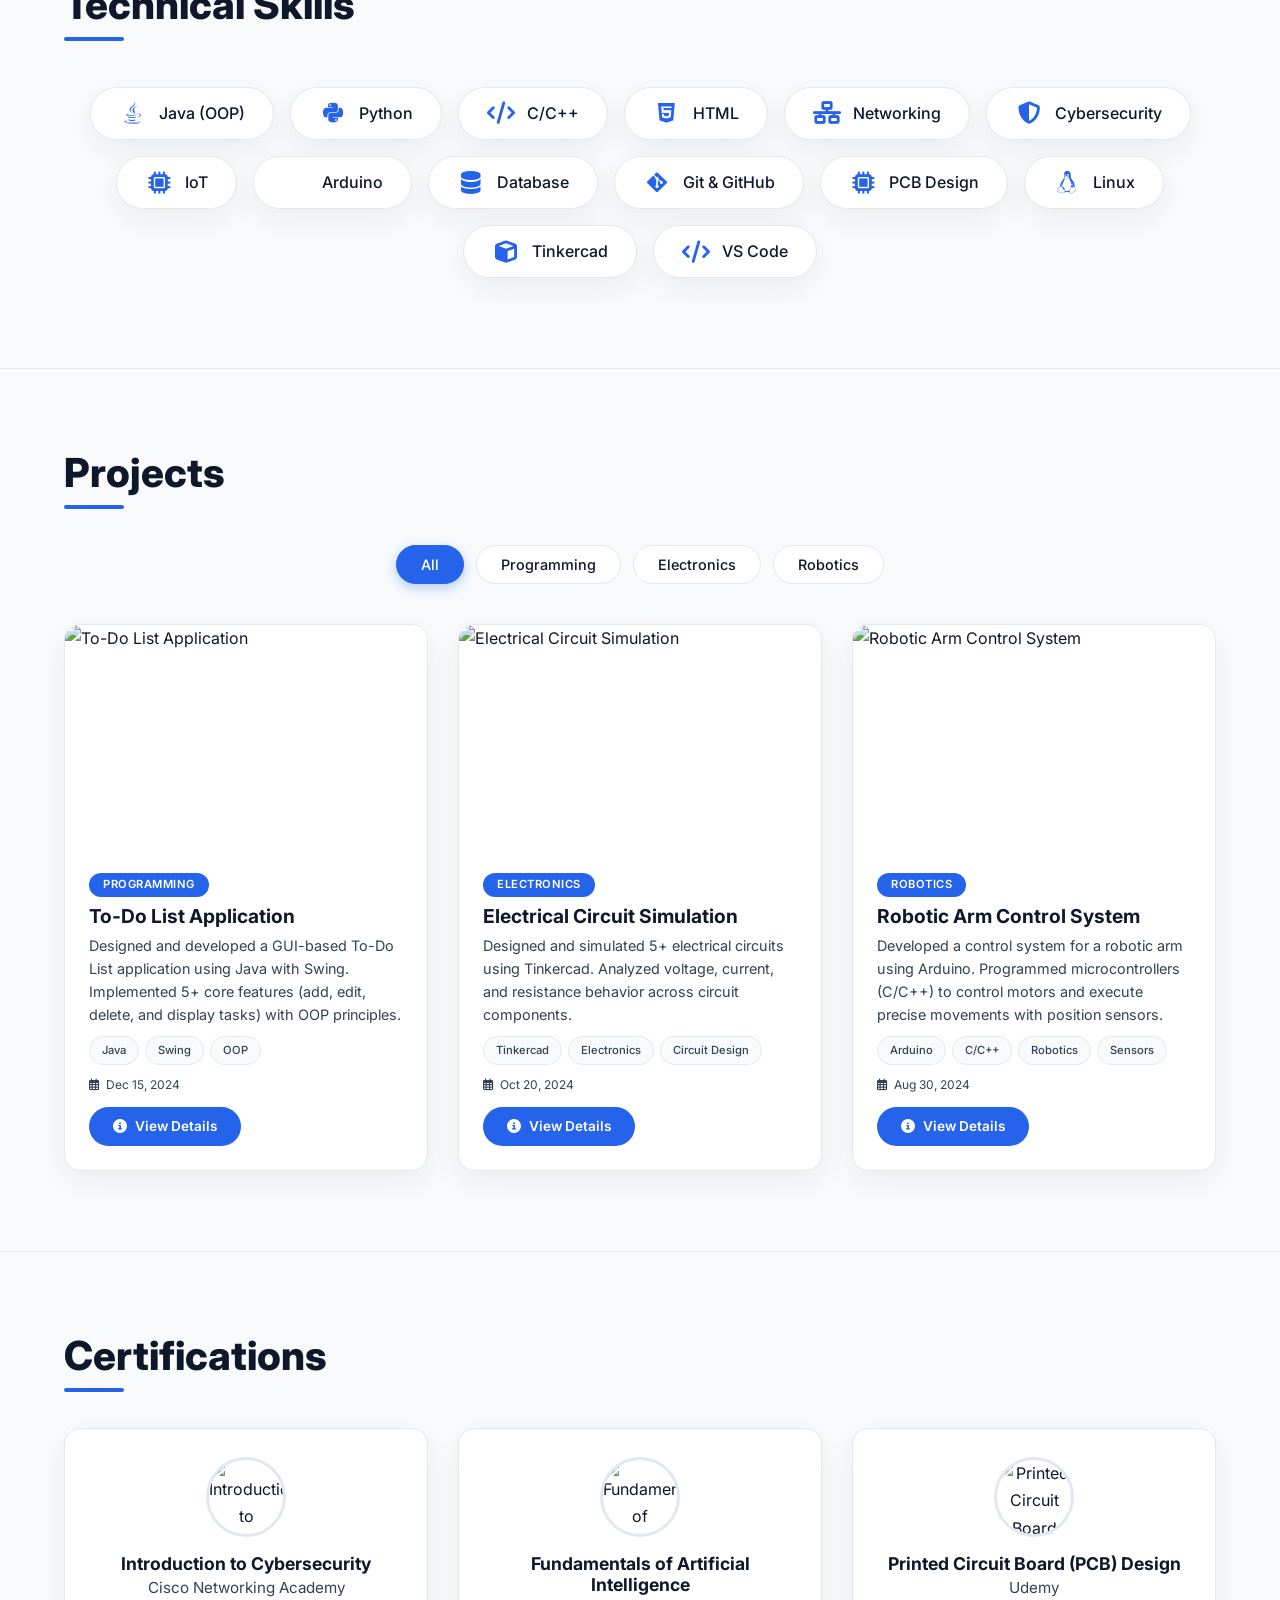
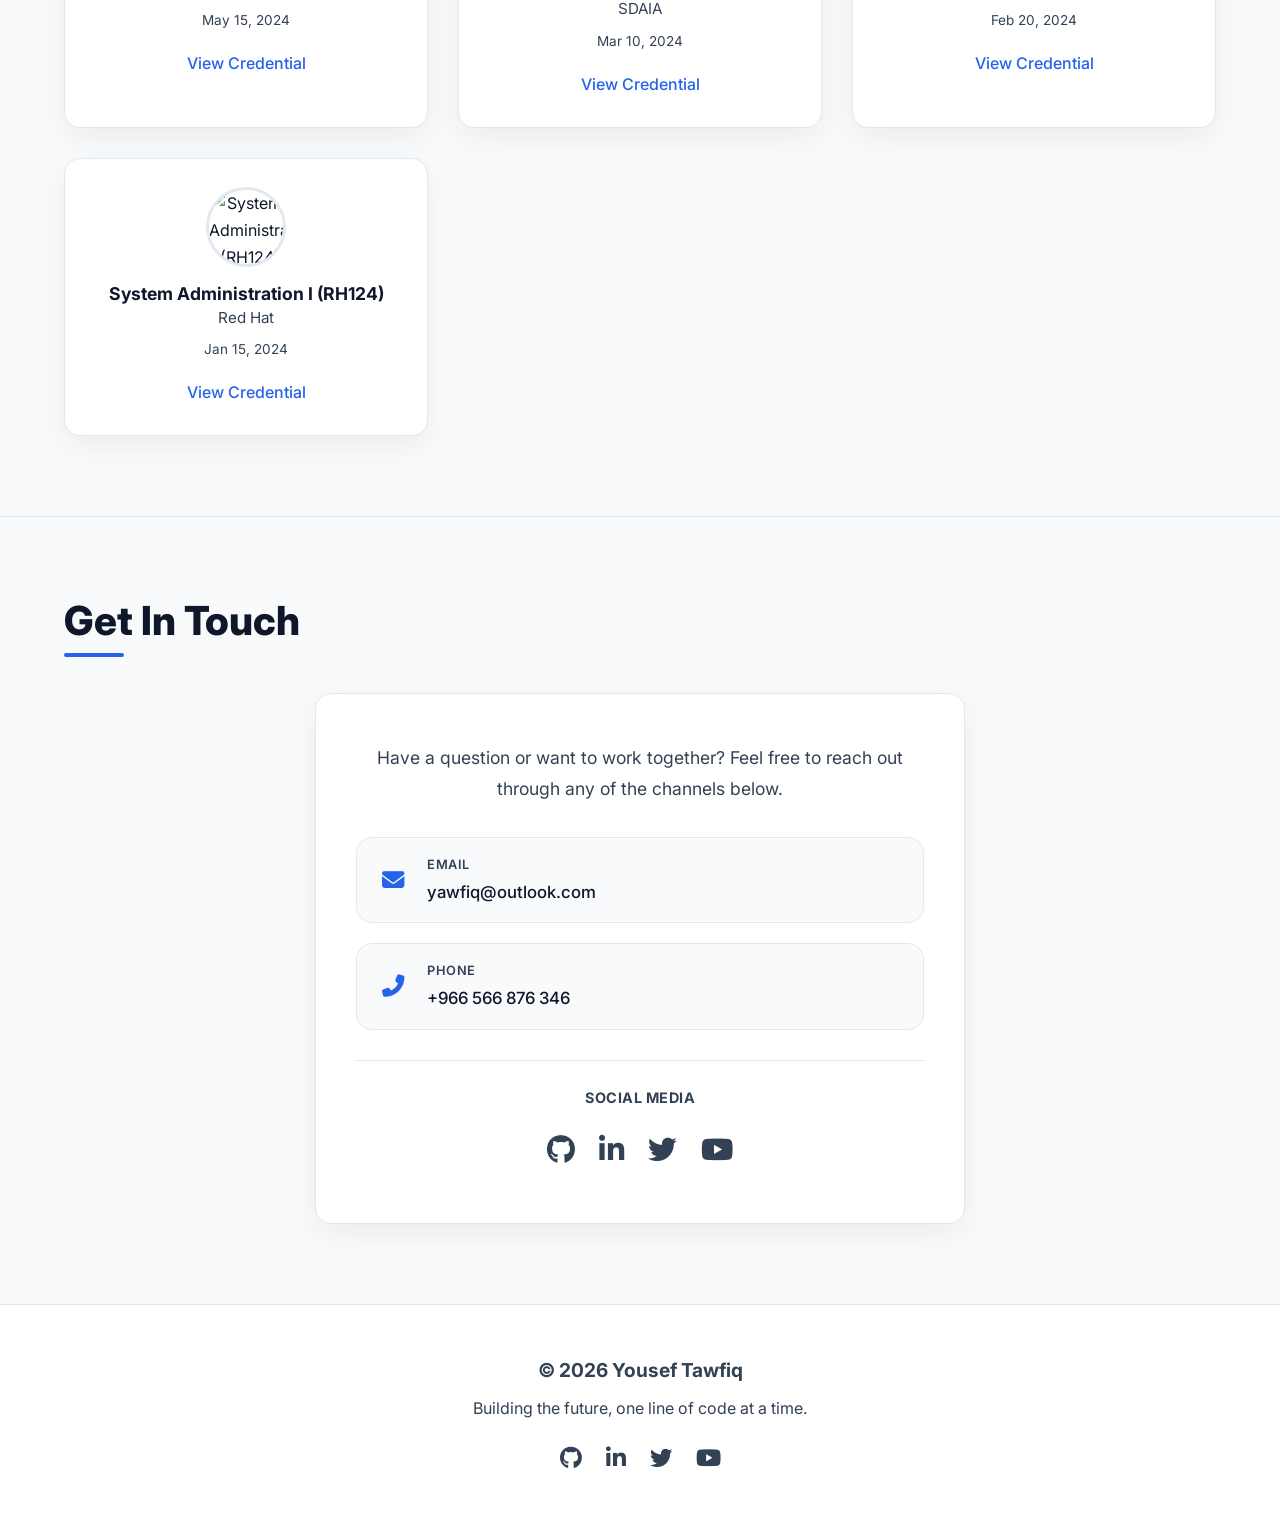
==== commit c4cb083f: "Portfolio v1.1 release Updated website language content and improved UI styling. Refined layouts, te" ====
--- a/index.html
+++ b/index.html
@@ -1,56 +1,41 @@
 <!doctype html>
-<html lang="ar" dir="rtl" id="html-root">
+<html lang="en">
   <head>
-    <!-- ==========================================================
-    PART 1: META TAGS & SEO
-    ========================================================== -->
     <meta charset="UTF-8" />
     <meta name="viewport" content="width=device-width, initial-scale=1.0" />
-    <title id="page-title">يوسف توفيق · Portfolio</title>
+    <title>Yousef Tawfiq · Portfolio</title>
     <meta
       name="description"
-      id="page-desc"
       content="Personal portfolio of Yousef Tawfiq — Computer & Network Engineering Student."
     />
     <meta name="theme-color" content="#0f172a" />
-    <meta property="og:title" id="og-title" content="يوسف توفيق · Portfolio" />
-    <meta
-      property="og:description"
-      id="og-desc"
-      content="Computer & Network Engineering Student — Cybersecurity, AI, Drones, Programming."
-    />
     <link rel="icon" href="public/images/favicon.ico" />
-
-    <!-- ==========================================================
-    PART 2: FONTS & ICONS
-    ========================================================== -->
     <link rel="preconnect" href="https://fonts.googleapis.com" />
     <link rel="preconnect" href="https://fonts.gstatic.com" crossorigin />
     <link
-      href="https://fonts.googleapis.com/css2?family=Inter:opsz,wght@14..32,300;14..32,400;14..32,600;14..32,700;14..32,800&family=Cairo:wght@400;600;700;800&display=swap"
+      href="https://fonts.googleapis.com/css2?family=Inter:opsz,wght@14..32,300;14..32,400;14..32,600;14..32,700;14..32,800&display=swap"
       rel="stylesheet"
     />
     <link
       rel="stylesheet"
       href="https://cdnjs.cloudflare.com/ajax/libs/font-awesome/6.5.1/css/all.min.css"
     />
-
-    <!-- ==========================================================
-    PART 3: MAIN STYLESHEET
-    ========================================================== -->
     <link rel="stylesheet" href="css/style.css" />
   </head>
   <body>
-    <!-- ==========================================================
-    PART 4: NAVIGATION
-    ========================================================== -->
-    <nav class="navbar" role="navigation" aria-label="القائمة الرئيسية">
+    <!-- Skip link for accessibility -->
+    <a href="#main-content" class="skip-link">Skip to main content</a>
+
+    <!-- ============================================================
+    NAVIGATION
+    ============================================================ -->
+    <nav class="navbar" role="navigation" aria-label="Main navigation">
       <div class="container nav-container">
-        <a href="#" class="nav-logo" aria-label="الرئيسية">YT</a>
+        <a href="index.html" class="nav-logo" aria-label="Home">YT</a>
         <button
           class="nav-toggle"
           id="navToggle"
-          aria-label="تبديل القائمة"
+          aria-label="Toggle navigation"
           aria-expanded="false"
         >
           <span class="hamburger"></span>
@@ -58,66 +43,30 @@
           <span class="hamburger"></span>
         </button>
         <ul class="nav-links" id="navLinks" role="menubar">
+          <li role="none"><a href="#about" role="menuitem">About</a></li>
+          <li role="none"><a href="#skills" role="menuitem">Skills</a></li>
+          <li role="none"><a href="#projects" role="menuitem">Projects</a></li>
           <li role="none">
-            <a href="#about" role="menuitem" data-ar="عني" data-en="About"
-              >عني</a
-            >
+            <a href="#certifications" role="menuitem">Certifications</a>
           </li>
-          <li role="none">
-            <a
-              href="#skills"
-              role="menuitem"
-              data-ar="المهارات"
-              data-en="Skills"
-              >المهارات</a
-            >
-          </li>
-          <li role="none">
-            <a
-              href="#projects"
-              role="menuitem"
-              data-ar="المشاريع"
-              data-en="Projects"
-              >المشاريع</a
-            >
-          </li>
-          <li role="none">
-            <a
-              href="#certifications"
-              role="menuitem"
-              data-ar="الشهادات"
-              data-en="Certifications"
-              >الشهادات</a
-            >
-          </li>
-          <li role="none">
-            <a href="#contact" role="menuitem" data-ar="تواصل" data-en="Contact"
-              >تواصل</a
-            >
-          </li>
+          <li role="none"><a href="#contact" role="menuitem">Contact</a></li>
         </ul>
-        <div class="nav-actions">
-          <button class="lang-toggle" id="langToggle" aria-label="تبديل اللغة">
-            <i class="fas fa-globe"></i>
-            <span id="langLabel">EN</span>
-          </button>
-          <button
-            class="theme-toggle"
-            id="themeToggle"
-            aria-label="تبديل الوضع المظلم/الفاتح"
-          >
-            <i class="fas fa-moon" id="themeIcon"></i>
-          </button>
-        </div>
+        <button
+          class="theme-toggle"
+          id="themeToggle"
+          aria-label="Toggle dark/light mode"
+        >
+          <i class="fas fa-moon" id="themeIcon"></i>
+        </button>
       </div>
     </nav>
 
-    <!-- ==========================================================
-    PART 5: MAIN CONTENT (skip link target)
-    ========================================================== -->
+    <!-- ============================================================
+    MAIN CONTENT
+    ============================================================ -->
     <main id="main-content">
       <!-- ==========================================================
-        PART 6: HERO SECTION
+        HERO SECTION
         ========================================================== -->
       <header class="hero" id="hero" role="banner">
         <div class="container hero-container">
@@ -125,61 +74,46 @@
             <div class="hero-avatar">
               <span class="avatar-initials">YT</span>
             </div>
-            <h1 class="hero-name" id="heroName">يوسف توفيق</h1>
-            <p class="hero-title" id="heroTitle">طالب هندسة شبكات وحاسوب</p>
+            <h1 class="hero-name">Yousef Tawfiq</h1>
+            <p class="hero-title">Computer &amp; Network Engineering Student</p>
             <p class="hero-bio" id="heroBio">
-              الأمن السيبراني · الذكاء الاصطناعي · الروبوتات · البرمجة
+              Cybersecurity · AI · Robotics · Programming
             </p>
             <div class="hero-social" id="heroSocial"></div>
             <div class="hero-stats" id="heroStats"></div>
-            <a href="#projects" class="btn btn-primary hero-cta" id="heroCta">
-              <span data-ar="عرض أعمالي" data-en="View My Work"
-                >عرض أعمالي</span
-              >
-              <i class="fas fa-arrow-left" id="ctaArrow"></i>
-            </a>
+            <a href="#projects" class="btn btn-primary hero-cta"
+              >View My Work <i class="fas fa-arrow-right"></i
+            ></a>
           </div>
         </div>
       </header>
 
       <!-- ==========================================================
-        PART 7: ABOUT SECTION
+        ABOUT SECTION
         ========================================================== -->
       <section class="section about" id="about" aria-labelledby="about-title">
         <div class="container">
-          <h2
-            class="section-title"
-            id="about-title"
-            data-ar="عني"
-            data-en="About Me"
-          >
-            عني
-          </h2>
+          <h2 class="section-title" id="about-title">About Me</h2>
           <div class="about-grid">
             <div class="about-text" id="aboutText"></div>
             <div class="about-info" id="aboutInfo"></div>
           </div>
-          <!-- زر تحميل السيرة الذاتية -->
-          <div class="resume-download" id="resumeDownload">
+          <div class="resume-download">
             <a
               href="#"
               id="resumeLink"
               class="btn btn-primary resume-btn"
               target="_blank"
+              aria-label="Download CV (PDF)"
             >
-              <i class="fas fa-file-pdf"></i>
-              <span
-                data-ar="تحميل السيرة الذاتية (PDF)"
-                data-en="Download CV (PDF)"
-                >تحميل السيرة الذاتية (PDF)</span
-              >
+              <i class="fas fa-file-pdf"></i> Download CV (PDF)
             </a>
           </div>
         </div>
       </section>
 
       <!-- ==========================================================
-        PART 8: SKILLS SECTION
+        SKILLS SECTION
         ========================================================== -->
       <section
         class="section skills"
@@ -187,20 +121,13 @@
         aria-labelledby="skills-title"
       >
         <div class="container">
-          <h2
-            class="section-title"
-            id="skills-title"
-            data-ar="المهارات التقنية"
-            data-en="Technical Skills"
-          >
-            المهارات التقنية
-          </h2>
+          <h2 class="section-title" id="skills-title">Technical Skills</h2>
           <div class="skills-grid" id="skillsGrid"></div>
         </div>
       </section>
 
       <!-- ==========================================================
-        PART 9: PROJECTS SECTION
+        PROJECTS SECTION
         ========================================================== -->
       <section
         class="section projects"
@@ -208,30 +135,16 @@
         aria-labelledby="projects-title"
       >
         <div class="container">
-          <h2
-            class="section-title"
-            id="projects-title"
-            data-ar="المشاريع"
-            data-en="Projects"
-          >
-            المشاريع
-          </h2>
+          <h2 class="section-title" id="projects-title">Projects</h2>
           <div class="project-filters" id="projectFilters">
-            <button
-              class="filter-btn active"
-              data-filter="all"
-              data-ar="الكل"
-              data-en="All"
-            >
-              الكل
-            </button>
+            <button class="filter-btn active" data-filter="all">All</button>
           </div>
           <div class="projects-grid" id="projectsGrid"></div>
         </div>
       </section>
 
       <!-- ==========================================================
-        PART 10: CERTIFICATIONS SECTION
+        CERTIFICATIONS SECTION
         ========================================================== -->
       <section
         class="section certifications"
@@ -239,20 +152,13 @@
         aria-labelledby="certs-title"
       >
         <div class="container">
-          <h2
-            class="section-title"
-            id="certs-title"
-            data-ar="الشهادات"
-            data-en="Certifications"
-          >
-            الشهادات
-          </h2>
+          <h2 class="section-title" id="certs-title">Certifications</h2>
           <div class="cert-grid" id="certGrid"></div>
         </div>
       </section>
 
       <!-- ==========================================================
-        PART 11: CONTACT SECTION
+        CONTACT SECTION
         ========================================================== -->
       <section
         class="section contact"
@@ -260,49 +166,31 @@
         aria-labelledby="contact-title"
       >
         <div class="container">
-          <h2
-            class="section-title"
-            id="contact-title"
-            data-ar="تواصل معي"
-            data-en="Get In Touch"
-          >
-            تواصل معي
-          </h2>
+          <h2 class="section-title" id="contact-title">Get In Touch</h2>
           <div class="contact-wrapper">
             <div class="contact-info">
-              <p
-                class="contact-message"
-                id="contactMsg"
-                data-ar="لديك سؤال أو ترغب في العمل معاً؟ لا تتردد في التواصل عبر أي من القنوات التالية."
-                data-en="Have a question or want to work together? Feel free to reach out through any of the channels below."
-              >
-                لديك سؤال أو ترغب في العمل معاً؟ لا تتردد في التواصل عبر أي من
-                القنوات التالية.
+              <p class="contact-message">
+                Have a question or want to work together? Feel free to reach out
+                through any of the channels below.
               </p>
               <ul class="contact-details">
                 <li>
                   <i class="fas fa-envelope"></i>
                   <div>
-                    <strong data-ar="البريد الإلكتروني" data-en="Email"
-                      >البريد الإلكتروني</strong
-                    >
+                    <strong>Email</strong>
                     <span id="contactEmail">yawfiq@outlook.com</span>
                   </div>
                 </li>
                 <li>
                   <i class="fas fa-phone-alt"></i>
                   <div>
-                    <strong data-ar="الهاتف" data-en="Phone">الهاتف</strong>
+                    <strong>Phone</strong>
                     <span>+966 566 876 346</span>
                   </div>
                 </li>
               </ul>
               <div class="contact-social">
-                <p>
-                  <strong data-ar="وسائل التواصل" data-en="Social Media"
-                    >وسائل التواصل</strong
-                  >
-                </p>
+                <p><strong>Social Media</strong></p>
                 <div id="contactSocialLinks"></div>
               </div>
             </div>
@@ -311,60 +199,33 @@
       </section>
     </main>
 
-    <!-- ==========================================================
-    PART 12: PROJECT DETAILS OVERLAY
-    ========================================================== -->
-    <div
-      class="project-details-overlay"
-      id="projectDetailsOverlay"
-      role="dialog"
-      aria-modal="true"
-      aria-labelledby="details-title"
-    >
-      <div class="project-details-modal">
-        <button
-          class="details-close"
-          id="detailsClose"
-          aria-label="إغلاق تفاصيل المشروع"
-        >
-          <i class="fas fa-times"></i>
-        </button>
-        <div class="project-details-content" id="projectDetailsContent"></div>
-      </div>
-    </div>
-
-    <!-- ==========================================================
-    PART 13: FOOTER
-    ========================================================== -->
+    <!-- ============================================================
+    FOOTER
+    ============================================================ -->
     <footer class="footer" role="contentinfo">
       <div class="container">
         <div class="footer-content">
           <p class="footer-name">
-            &copy; <span id="footerYear"></span>
-            <span data-ar="يوسف توفيق" data-en="Yousef Tawfiq">يوسف توفيق</span>
+            &copy; <span id="footerYear"></span> Yousef Tawfiq
           </p>
-          <p
-            class="footer-tagline"
-            data-ar="نبني المستقبل، سطراً بعد سطر."
-            data-en="Building the future, one line of code at a time."
-          >
-            نبني المستقبل، سطراً بعد سطر.
+          <p class="footer-tagline">
+            Building the future, one line of code at a time.
           </p>
           <div class="footer-social" id="footerSocial"></div>
         </div>
       </div>
     </footer>
 
-    <!-- ==========================================================
-    PART 14: BACK TO TOP BUTTON
-    ========================================================== -->
-    <button id="backToTop" aria-label="العودة للأعلى">
+    <!-- ============================================================
+    BACK TO TOP BUTTON
+    ============================================================ -->
+    <button id="backToTop" aria-label="Back to top">
       <i class="fas fa-arrow-up"></i>
     </button>
 
-    <!-- ==========================================================
-    PART 15: JAVASCRIPT
-    ========================================================== -->
+    <!-- ============================================================
+    JAVASCRIPT
+    ============================================================ -->
     <script src="js/main.js"></script>
   </body>
 </html>
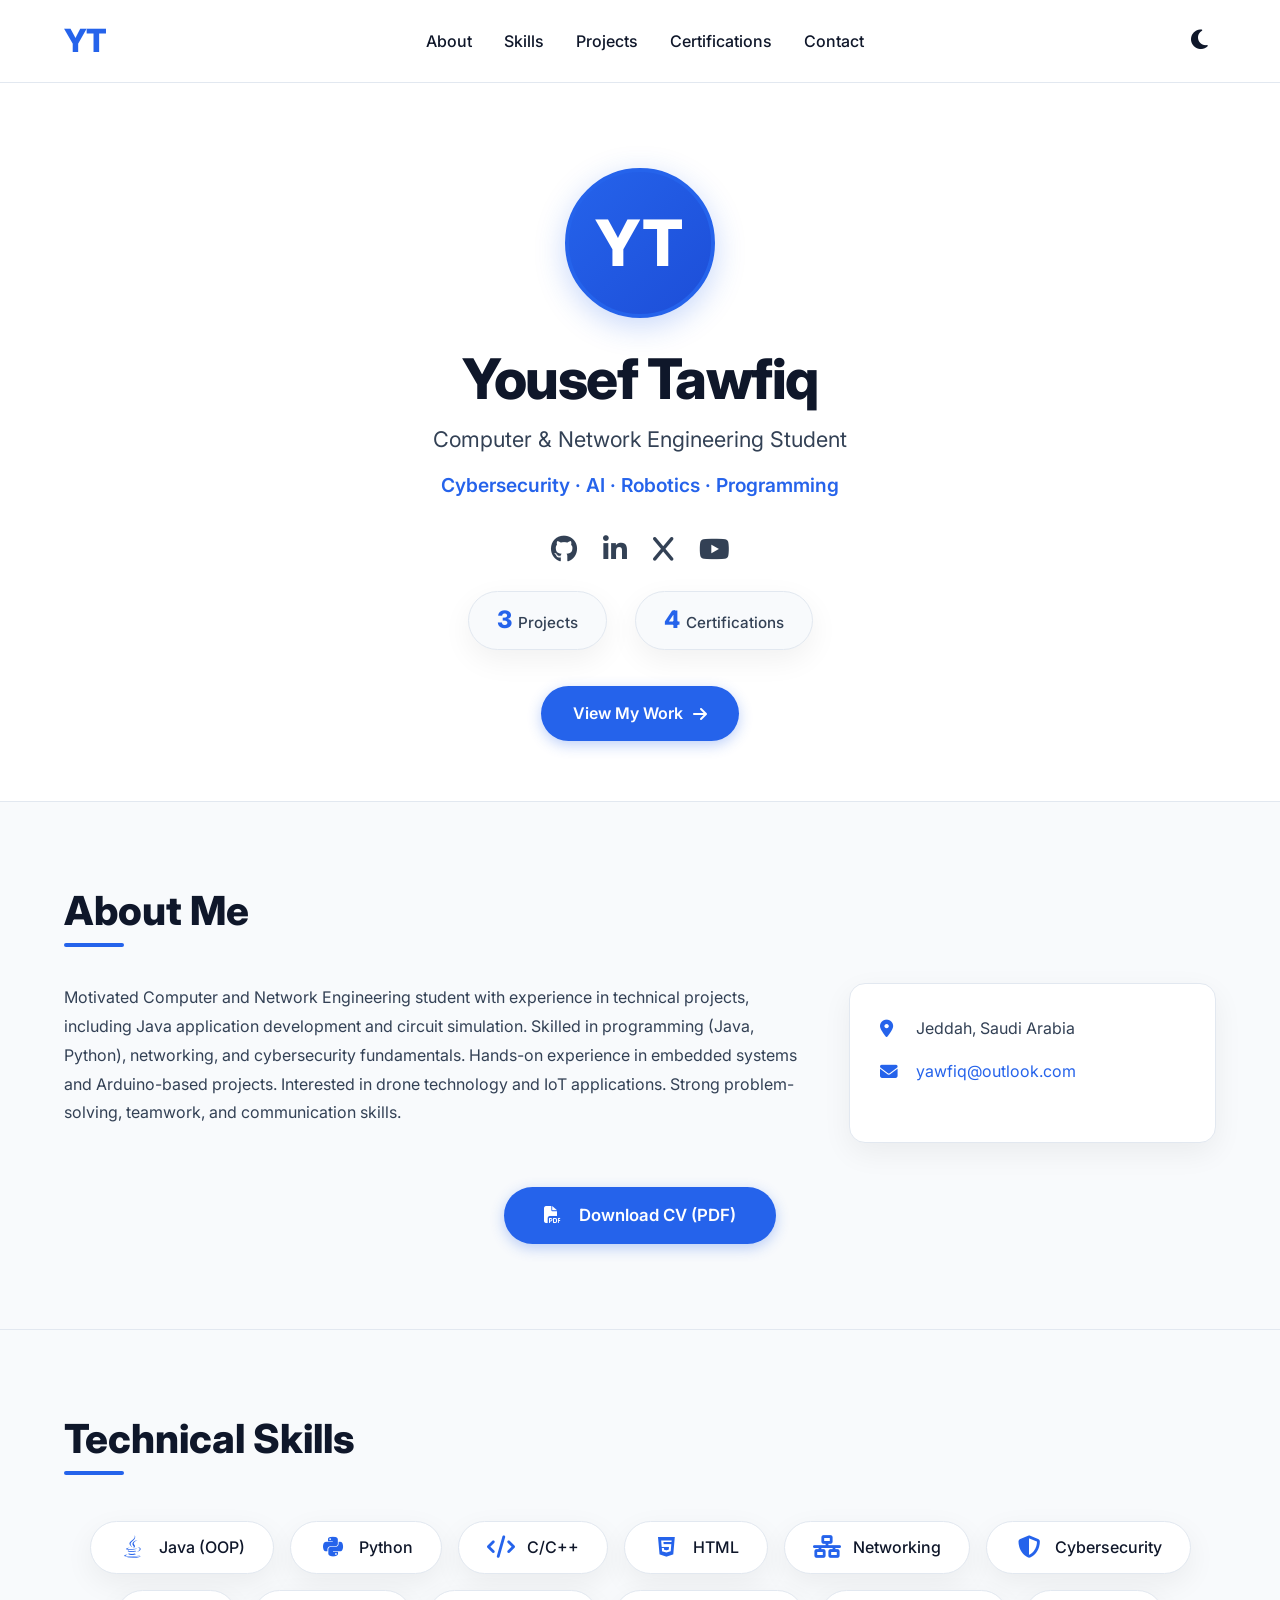
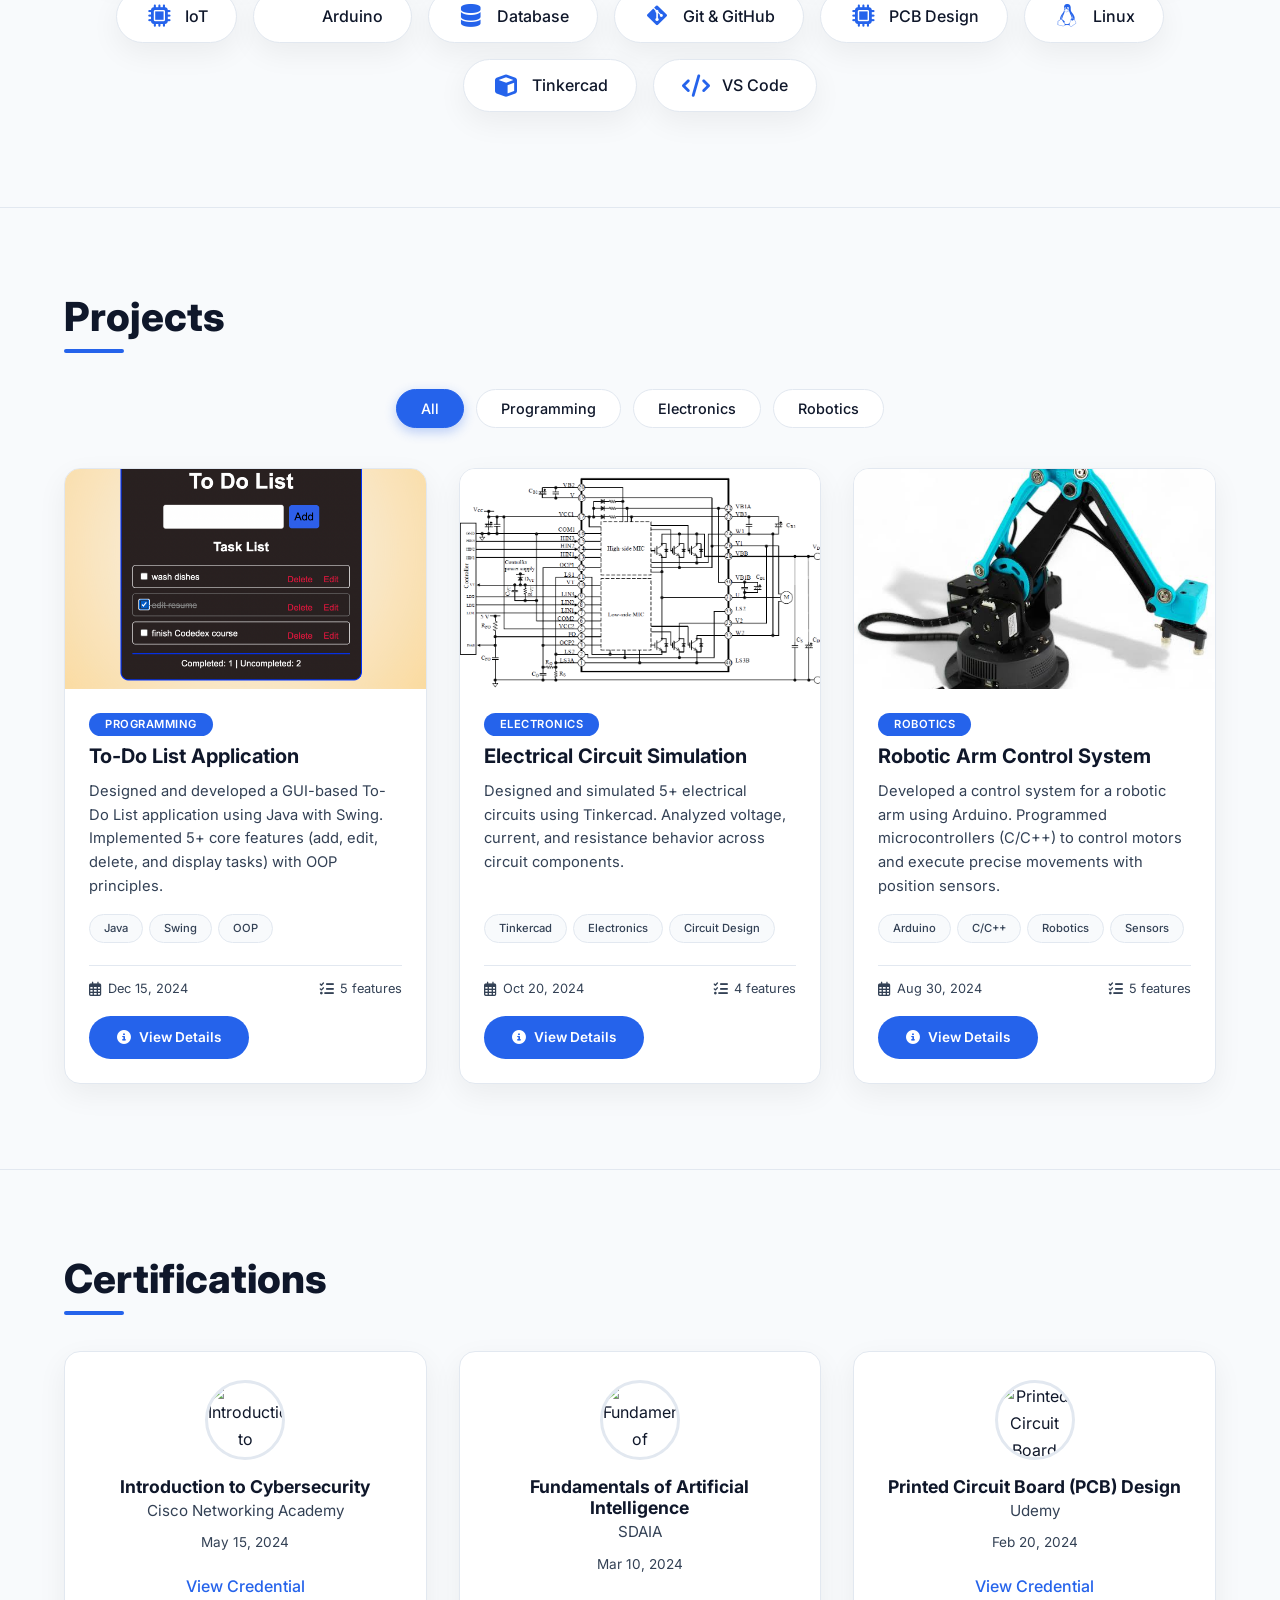
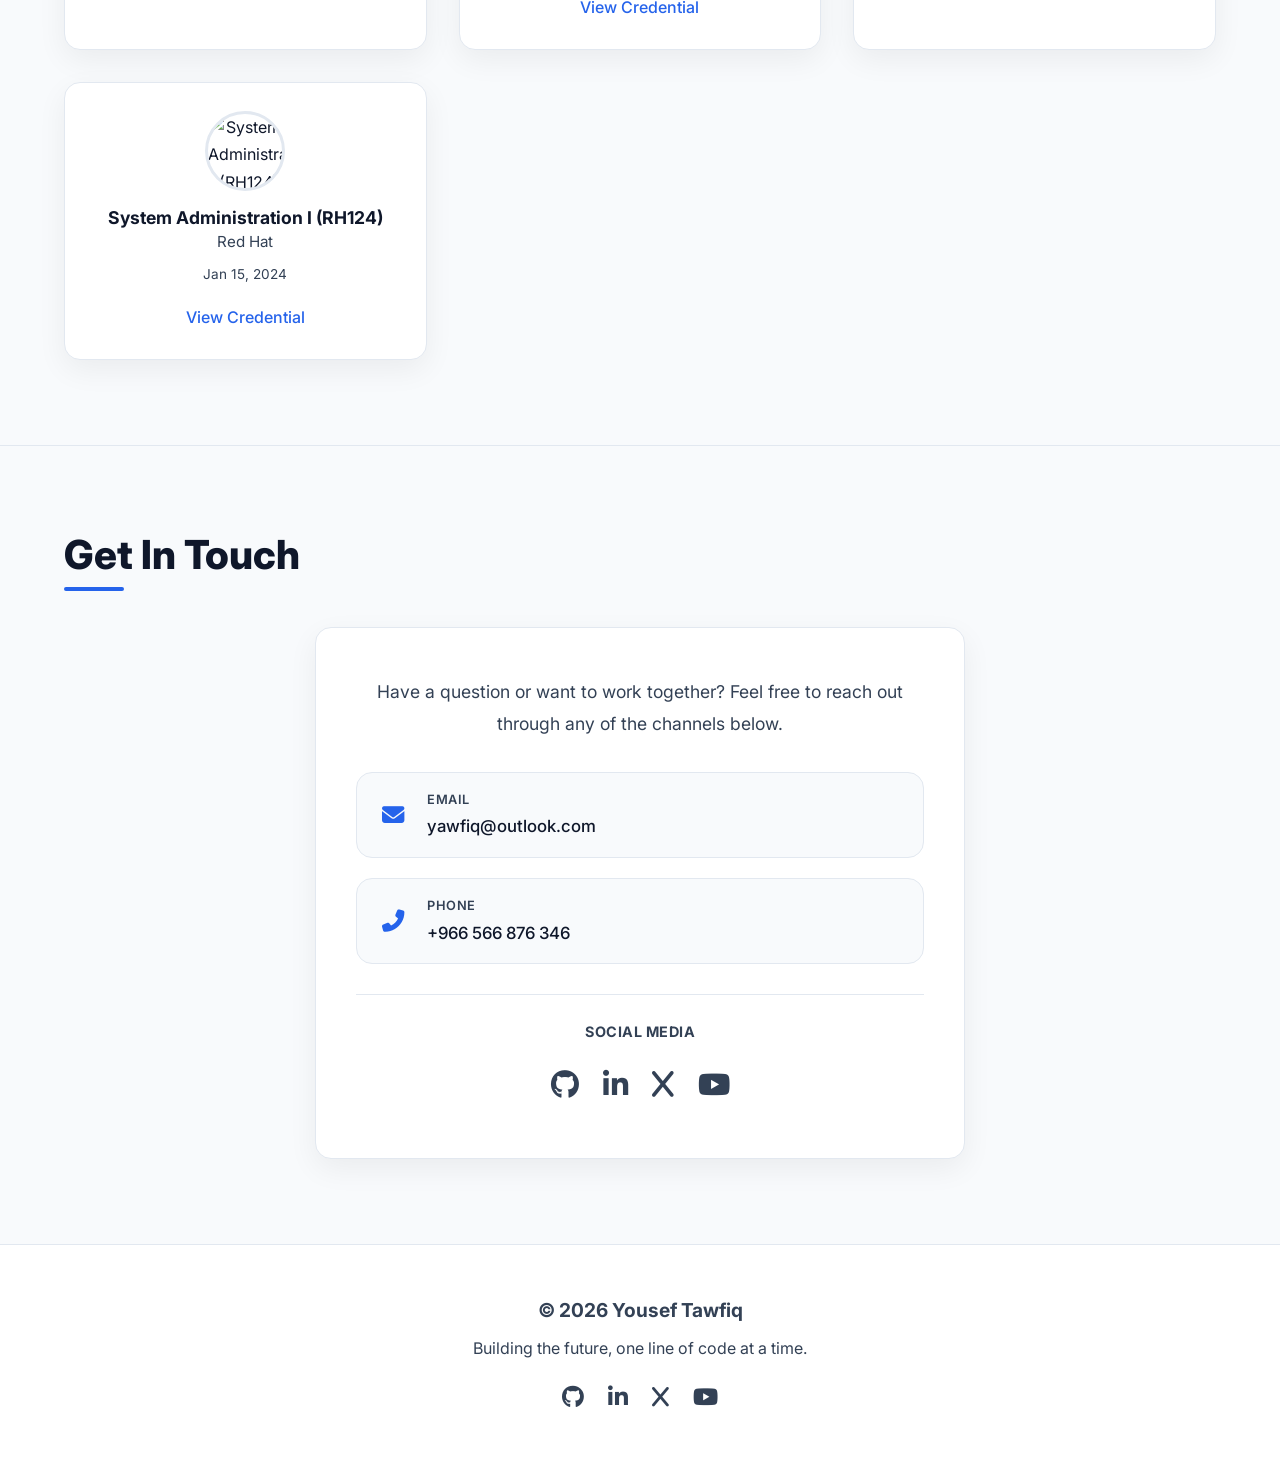
==== commit 77fb7427: "Portfolio v1.2 release" ====
--- a/index.html
+++ b/index.html
@@ -23,12 +23,9 @@
     <link rel="stylesheet" href="css/style.css" />
   </head>
   <body>
-    <!-- Skip link for accessibility -->
     <a href="#main-content" class="skip-link">Skip to main content</a>
 
-    <!-- ============================================================
-    NAVIGATION
-    ============================================================ -->
+    <!-- NAVIGATION -->
     <nav class="navbar" role="navigation" aria-label="Main navigation">
       <div class="container nav-container">
         <a href="index.html" class="nav-logo" aria-label="Home">YT</a>
@@ -61,13 +58,9 @@
       </div>
     </nav>
 
-    <!-- ============================================================
-    MAIN CONTENT
-    ============================================================ -->
+    <!-- MAIN -->
     <main id="main-content">
-      <!-- ==========================================================
-        HERO SECTION
-        ========================================================== -->
+      <!-- HERO -->
       <header class="hero" id="hero" role="banner">
         <div class="container hero-container">
           <div class="hero-content">
@@ -88,9 +81,7 @@
         </div>
       </header>
 
-      <!-- ==========================================================
-        ABOUT SECTION
-        ========================================================== -->
+      <!-- ABOUT -->
       <section class="section about" id="about" aria-labelledby="about-title">
         <div class="container">
           <h2 class="section-title" id="about-title">About Me</h2>
@@ -112,9 +103,7 @@
         </div>
       </section>
 
-      <!-- ==========================================================
-        SKILLS SECTION
-        ========================================================== -->
+      <!-- SKILLS -->
       <section
         class="section skills"
         id="skills"
@@ -126,9 +115,7 @@
         </div>
       </section>
 
-      <!-- ==========================================================
-        PROJECTS SECTION
-        ========================================================== -->
+      <!-- PROJECTS -->
       <section
         class="section projects"
         id="projects"
@@ -143,9 +130,7 @@
         </div>
       </section>
 
-      <!-- ==========================================================
-        CERTIFICATIONS SECTION
-        ========================================================== -->
+      <!-- CERTIFICATIONS -->
       <section
         class="section certifications"
         id="certifications"
@@ -157,9 +142,7 @@
         </div>
       </section>
 
-      <!-- ==========================================================
-        CONTACT SECTION
-        ========================================================== -->
+      <!-- CONTACT -->
       <section
         class="section contact"
         id="contact"
@@ -199,9 +182,7 @@
       </section>
     </main>
 
-    <!-- ============================================================
-    FOOTER
-    ============================================================ -->
+    <!-- FOOTER -->
     <footer class="footer" role="contentinfo">
       <div class="container">
         <div class="footer-content">
@@ -216,16 +197,23 @@
       </div>
     </footer>
 
-    <!-- ============================================================
-    BACK TO TOP BUTTON
-    ============================================================ -->
+    <!-- BACK TO TOP -->
     <button id="backToTop" aria-label="Back to top">
       <i class="fas fa-arrow-up"></i>
     </button>
 
-    <!-- ============================================================
-    JAVASCRIPT
-    ============================================================ -->
+    <!-- ===== IMAGE ZOOM MODAL ===== -->
+    <div class="image-zoom-overlay" id="imageZoom">
+      <button
+        class="image-zoom-close"
+        id="imageZoomClose"
+        aria-label="Close image"
+      >
+        <i class="fas fa-times"></i>
+      </button>
+      <img src="" alt="Zoomed image" id="imageZoomImg" />
+    </div>
+
     <script src="js/main.js"></script>
   </body>
 </html>
--- a/css/style.css
+++ b/css/style.css
@@ -78,7 +78,6 @@
   font-size: 1rem;
   line-height: 1.8;
 }
-
 .section-title {
   font-size: 2.5rem;
   font-weight: 800;
@@ -130,7 +129,7 @@
 .navbar {
   background: var(--bg-secondary);
   border-bottom: 1px solid var(--border);
-  padding: 16px 0;
+  padding: 14px 0;
   position: sticky;
   top: 0;
   z-index: 1000;
@@ -176,7 +175,6 @@
 .nav-links a.active {
   color: var(--accent);
 }
-
 .nav-toggle {
   display: none;
   flex-direction: column;
@@ -206,12 +204,12 @@
   transform: rotate(20deg);
 }
 
-/* ===== HERO ===== */
+/* ===== HERO (أكبر) ===== */
 .hero {
-  padding: 80px 0 60px;
+  padding: 85px 0 60px;
   background: var(--bg-secondary);
   border-bottom: 1px solid var(--border);
-  min-height: 100vh;
+  min-height: auto;
   display: flex;
   align-items: center;
 }
@@ -234,7 +232,7 @@
   background: linear-gradient(135deg, var(--accent), var(--accent-hover));
   border: 4px solid var(--accent);
   box-shadow: 0 8px 30px rgba(37, 99, 235, 0.25);
-  margin: 0 auto 24px;
+  margin: 0 auto 28px;
   animation: float 3s ease-in-out infinite;
   transition: transform var(--transition);
 }
@@ -254,21 +252,22 @@
     transform: translateY(0);
   }
   50% {
-    transform: translateY(-8px);
+    transform: translateY(-6px);
   }
 }
 .hero-name {
   font-size: 3.5rem;
   font-weight: 800;
   letter-spacing: -1.5px;
+  margin-bottom: 6px;
 }
 .hero-title {
-  font-size: 1.4rem;
+  font-size: 1.35rem;
   color: var(--text-secondary);
   font-weight: 400;
 }
 .hero-bio {
-  margin-top: 8px;
+  margin-top: 10px;
   font-weight: 600;
   color: var(--accent);
   font-size: 1.2rem;
@@ -276,9 +275,9 @@
 .hero-social {
   display: flex;
   justify-content: center;
-  gap: 24px;
-  margin: 24px 0 20px;
-  font-size: 1.6rem;
+  gap: 26px;
+  margin: 24px 0 18px;
+  font-size: 1.7rem;
 }
 .hero-social a {
   color: var(--text-secondary);
@@ -291,8 +290,8 @@
 .hero-stats {
   display: flex;
   justify-content: center;
-  gap: 24px;
-  margin: 16px 0 28px;
+  gap: 28px;
+  margin: 18px 0 30px;
   flex-wrap: wrap;
 }
 .hero-stats .stat-item {
@@ -300,7 +299,7 @@
   align-items: baseline;
   gap: 6px;
   background: var(--bg-primary);
-  padding: 8px 24px;
+  padding: 8px 28px;
   border-radius: 40px;
   border: 1px solid var(--border);
   box-shadow: var(--shadow);
@@ -312,22 +311,22 @@
   border-color: var(--accent);
 }
 .hero-stats .stat-number {
-  font-size: 1.4rem;
+  font-size: 1.5rem;
   font-weight: 800;
   color: var(--accent);
 }
 .hero-stats .stat-label {
   font-weight: 500;
   color: var(--text-secondary);
-  font-size: 0.9rem;
+  font-size: 0.95rem;
 }
 .hero-cta {
-  margin-top: 4px;
-}
-
-/* ===== SECTIONS ===== */
+  margin-top: 6px;
+}
+
+/* ===== SECTIONS (أكبر) ===== */
 .section {
-  padding: 80px 0;
+  padding: 85px 0;
   border-bottom: 1px solid var(--border);
 }
 .section:last-of-type {
@@ -338,7 +337,7 @@
 .about-grid {
   display: grid;
   grid-template-columns: 2fr 1fr;
-  gap: 48px;
+  gap: 52px;
 }
 .about-text {
   font-size: 1.15rem;
@@ -350,7 +349,7 @@
 }
 .about-info {
   background: var(--card-bg);
-  padding: 28px;
+  padding: 30px;
   border-radius: var(--radius);
   box-shadow: var(--shadow);
   border: 1px solid var(--border);
@@ -369,7 +368,7 @@
 }
 .resume-download {
   text-align: center;
-  margin-top: 40px;
+  margin-top: 44px;
 }
 .resume-btn {
   background: var(--accent);
@@ -448,11 +447,13 @@
   border-color: var(--accent);
   box-shadow: 0 4px 12px rgba(37, 99, 235, 0.3);
 }
+
 .projects-grid {
   display: grid;
   grid-template-columns: repeat(auto-fill, minmax(320px, 1fr));
-  gap: 30px;
-}
+  gap: 32px;
+}
+
 .project-card {
   background: var(--card-bg);
   border-radius: var(--radius);
@@ -460,48 +461,80 @@
   box-shadow: var(--shadow);
   border: 1px solid var(--border);
   transition: all var(--transition);
-  cursor: pointer;
+  display: flex;
+  flex-direction: column;
 }
 .project-card:hover {
   transform: translateY(-8px);
   box-shadow: var(--shadow-hover);
   border-color: var(--accent);
 }
+
+.project-thumb-wrap {
+  position: relative;
+  overflow: hidden;
+  background: var(--bg-secondary);
+  cursor: zoom-in;
+}
 .project-thumb {
   width: 100%;
   height: 220px;
   object-fit: cover;
-  background: var(--bg-secondary);
-  transition: transform var(--transition);
+  transition: transform 0.5s ease;
+  cursor: zoom-in;
 }
 .project-card:hover .project-thumb {
-  transform: scale(1.03);
-}
+  transform: scale(1.05);
+}
+.project-overlay {
+  position: absolute;
+  inset: 0;
+  background: rgba(0, 0, 0, 0.3);
+  display: flex;
+  align-items: center;
+  justify-content: center;
+  opacity: 0;
+  transition: opacity var(--transition);
+  cursor: zoom-in;
+}
+.project-card:hover .project-overlay {
+  opacity: 1;
+}
+
+.project-card:hover .project-overlay i {
+  transform: scale(1);
+}
+
 .project-body {
   padding: 24px;
+  flex: 1;
+  display: flex;
+  flex-direction: column;
 }
 .project-category {
   display: inline-block;
   background: var(--accent);
   color: #fff;
-  padding: 2px 14px;
+  padding: 2px 16px;
   border-radius: 40px;
   font-size: 0.7rem;
   font-weight: 600;
   text-transform: uppercase;
   letter-spacing: 0.5px;
   margin-bottom: 8px;
+  align-self: flex-start;
 }
 .project-title {
-  font-size: 1.2rem;
+  font-size: 1.25rem;
   font-weight: 700;
   margin-bottom: 6px;
 }
 .project-desc {
   color: var(--text-secondary);
-  font-size: 0.9rem;
+  font-size: 0.92rem;
   margin: 6px 0;
   line-height: 1.6;
+  flex: 1;
 }
 .project-tech {
   display: flex;
@@ -511,48 +544,68 @@
 }
 .project-tech span {
   background: var(--bg-primary);
-  padding: 4px 12px;
+  padding: 4px 14px;
   border-radius: 40px;
   font-size: 0.7rem;
   font-weight: 500;
   border: 1px solid var(--border);
   color: var(--text-secondary);
-}
-.project-date {
-  font-size: 0.75rem;
-  color: var(--text-secondary);
-  margin-top: 10px;
+  transition: all 0.2s;
+}
+.project-tech span:hover {
+  background: var(--accent);
+  color: #fff;
+  border-color: var(--accent);
+}
+
+.project-meta {
+  display: flex;
+  justify-content: space-between;
+  align-items: center;
+  margin: 12px 0 8px;
+  font-size: 0.8rem;
+  color: var(--text-secondary);
+  border-top: 1px solid var(--border);
+  padding-top: 12px;
+}
+.project-meta .meta-item {
   display: flex;
   align-items: center;
   gap: 6px;
 }
-.btn-details {
+.project-meta .meta-item i {
+  font-size: 0.9rem;
+}
+
+.project-link {
   display: inline-flex;
   align-items: center;
   gap: 8px;
-  padding: 8px 24px;
+  padding: 10px 28px;
   border-radius: 40px;
   background: var(--accent);
   color: #fff;
-  border: none;
   font-weight: 600;
   font-size: 0.85rem;
+  transition: all var(--transition);
+  margin-top: 8px;
+  align-self: flex-start;
+  border: none;
   cursor: pointer;
-  transition: all var(--transition);
   font-family: var(--font);
-  margin-top: 12px;
-}
-.btn-details:hover {
+}
+.project-link:hover {
   background: var(--accent-hover);
   transform: translateY(-2px);
   box-shadow: 0 4px 15px rgba(37, 99, 235, 0.3);
+  color: #fff;
 }
 
 /* ===== CERTIFICATIONS ===== */
 .cert-grid {
   display: grid;
   grid-template-columns: repeat(auto-fill, minmax(280px, 1fr));
-  gap: 30px;
+  gap: 32px;
 }
 .cert-card {
   background: var(--card-bg);
@@ -694,231 +747,6 @@
 #contactSocialLinks a:hover {
   color: var(--accent);
   transform: translateY(-4px) scale(1.1);
-}
-
-/* ===== PROJECT DETAILS OVERLAY ===== */
-.project-details-overlay {
-  position: fixed;
-  top: 0;
-  left: 0;
-  width: 100%;
-  height: 100%;
-  background: rgba(0, 0, 0, 0.7);
-  backdrop-filter: blur(10px);
-  -webkit-backdrop-filter: blur(10px);
-  z-index: 9999;
-  display: none;
-  justify-content: center;
-  align-items: center;
-  padding: 20px;
-  opacity: 0;
-  transition: opacity 0.4s ease;
-  overflow-y: auto;
-}
-.project-details-overlay.active {
-  display: flex;
-  opacity: 1;
-}
-.project-details-modal {
-  background: var(--bg-secondary);
-  border-radius: var(--radius);
-  max-width: 900px;
-  width: 100%;
-  max-height: 90vh;
-  overflow-y: auto;
-  position: relative;
-  box-shadow: 0 25px 60px rgba(0, 0, 0, 0.5);
-  animation: modalSlideUp 0.4s ease;
-}
-@keyframes modalSlideUp {
-  from {
-    transform: translateY(30px) scale(0.95);
-    opacity: 0;
-  }
-  to {
-    transform: translateY(0) scale(1);
-    opacity: 1;
-  }
-}
-.details-close {
-  position: sticky;
-  top: 12px;
-  float: right;
-  width: 44px;
-  height: 44px;
-  border-radius: 50%;
-  background: var(--accent);
-  color: #fff;
-  border: none;
-  font-size: 1.3rem;
-  cursor: pointer;
-  transition: all var(--transition);
-  z-index: 10;
-  display: flex;
-  align-items: center;
-  justify-content: center;
-  margin: 12px 12px 0 0;
-}
-.details-close:hover {
-  background: var(--accent-hover);
-  transform: rotate(90deg);
-}
-.project-details-content {
-  padding: 20px 40px 40px;
-}
-.project-details-content .details-thumbnail {
-  width: 100%;
-  max-height: 400px;
-  object-fit: cover;
-  border-radius: var(--radius);
-  margin-bottom: 24px;
-}
-.project-details-content .details-title {
-  font-size: 2.2rem;
-  font-weight: 800;
-  margin-bottom: 4px;
-}
-.project-details-content .details-category {
-  display: inline-block;
-  background: var(--accent);
-  color: #fff;
-  padding: 4px 18px;
-  border-radius: 40px;
-  font-size: 0.8rem;
-  font-weight: 600;
-  text-transform: uppercase;
-  margin-bottom: 12px;
-}
-.project-details-content .details-date {
-  font-size: 0.9rem;
-  color: var(--text-secondary);
-  margin-bottom: 16px;
-  display: flex;
-  align-items: center;
-  gap: 8px;
-}
-.project-details-content .details-description {
-  font-size: 1.05rem;
-  line-height: 1.9;
-  color: var(--text-secondary);
-  margin-bottom: 24px;
-}
-.project-details-content .details-section-title {
-  font-size: 1.3rem;
-  font-weight: 700;
-  margin: 28px 0 14px;
-  color: var(--text-primary);
-  position: relative;
-  padding-bottom: 8px;
-}
-.project-details-content .details-section-title::after {
-  content: "";
-  position: absolute;
-  bottom: 0;
-  left: 0;
-  width: 40px;
-  height: 3px;
-  background: var(--accent);
-  border-radius: 4px;
-}
-.project-details-content .details-tech {
-  display: flex;
-  flex-wrap: wrap;
-  gap: 10px;
-  margin-bottom: 24px;
-}
-.project-details-content .details-tech span {
-  background: var(--bg-primary);
-  padding: 6px 18px;
-  border-radius: 40px;
-  font-size: 0.85rem;
-  font-weight: 500;
-  border: 1px solid var(--border);
-  color: var(--text-secondary);
-}
-.project-details-content .details-features {
-  list-style: none;
-  margin-bottom: 24px;
-}
-.project-details-content .details-features li {
-  padding: 8px 0 8px 28px;
-  position: relative;
-  color: var(--text-secondary);
-  line-height: 1.7;
-}
-.project-details-content .details-features li::before {
-  content: "▸";
-  position: absolute;
-  left: 0;
-  color: var(--accent);
-  font-weight: 700;
-}
-.project-details-content .details-gallery {
-  display: grid;
-  grid-template-columns: repeat(auto-fill, minmax(200px, 1fr));
-  gap: 16px;
-  margin: 20px 0 24px;
-}
-.project-details-content .details-gallery img {
-  width: 100%;
-  height: 180px;
-  object-fit: cover;
-  border-radius: var(--radius);
-  border: 1px solid var(--border);
-  transition: all var(--transition);
-  cursor: pointer;
-}
-.project-details-content .details-gallery img:hover {
-  transform: scale(1.03);
-  box-shadow: var(--shadow-hover);
-}
-.project-details-content .details-video {
-  margin: 20px 0 24px;
-  border-radius: var(--radius);
-  overflow: hidden;
-  position: relative;
-  padding-bottom: 56.25%;
-  height: 0;
-}
-.project-details-content .details-video iframe {
-  position: absolute;
-  top: 0;
-  left: 0;
-  width: 100%;
-  height: 100%;
-  border: none;
-}
-.project-details-content .details-links {
-  display: flex;
-  flex-wrap: wrap;
-  gap: 16px;
-  margin-top: 24px;
-  padding-top: 24px;
-  border-top: 1px solid var(--border);
-}
-.project-details-content .details-links a {
-  display: inline-flex;
-  align-items: center;
-  gap: 10px;
-  padding: 10px 24px;
-  border-radius: 40px;
-  font-weight: 600;
-  font-size: 0.95rem;
-  transition: all var(--transition);
-}
-.project-details-content .details-links .link-github {
-  background: #24292e;
-  color: #fff;
-}
-.project-details-content .details-links .link-github:hover {
-  background: #1a1e22;
-  transform: translateY(-2px);
-}
-[data-theme="dark"] .project-details-content .details-links .link-github {
-  background: #3d4148;
-}
-[data-theme="dark"] .project-details-content .details-links .link-github:hover {
-  background: #2d3138;
 }
 
 /* ===== FOOTER ===== */
@@ -981,6 +809,72 @@
   transform: translateY(-4px) scale(1.05);
 }
 
+/* ===== IMAGE ZOOM (تكبير الصور) ===== */
+.image-zoom-overlay {
+  position: fixed;
+  top: 0;
+  left: 0;
+  width: 100%;
+  height: 100%;
+  background: rgba(0, 0, 0, 0.9);
+  z-index: 99999;
+  display: none;
+  justify-content: center;
+  align-items: center;
+  padding: 40px;
+  opacity: 0;
+  transition: opacity 0.4s ease;
+  cursor: zoom-out;
+}
+.image-zoom-overlay.active {
+  display: flex;
+  opacity: 1;
+}
+.image-zoom-overlay img {
+  max-width: 90%;
+  max-height: 90vh;
+  object-fit: contain;
+  border-radius: 8px;
+  box-shadow: 0 10px 60px rgba(0, 0, 0, 0.6);
+  animation: zoomIn 0.35s ease;
+  cursor: default;
+}
+@keyframes zoomIn {
+  from {
+    transform: scale(0.8);
+    opacity: 0;
+  }
+  to {
+    transform: scale(1);
+    opacity: 1;
+  }
+}
+.image-zoom-close {
+  position: fixed;
+  top: 24px;
+  right: 30px;
+  width: 48px;
+  height: 48px;
+  border-radius: 50%;
+  background: rgba(255, 255, 255, 0.15);
+  backdrop-filter: blur(8px);
+  -webkit-backdrop-filter: blur(8px);
+  border: 2px solid rgba(255, 255, 255, 0.2);
+  color: #fff;
+  font-size: 1.5rem;
+  cursor: pointer;
+  transition: all var(--transition);
+  display: flex;
+  align-items: center;
+  justify-content: center;
+  z-index: 100000;
+}
+.image-zoom-close:hover {
+  background: rgba(255, 255, 255, 0.25);
+  transform: rotate(90deg) scale(1.05);
+  border-color: #fff;
+}
+
 /* ===== ANIMATIONS ===== */
 .fade-up {
   opacity: 0;
@@ -1039,21 +933,38 @@
     display: flex;
   }
   .hero {
-    min-height: auto;
-    padding: 60px 0;
+    padding: 50px 0 40px;
   }
   .hero-name {
     font-size: 2.5rem;
   }
   .hero-title {
-    font-size: 1.2rem;
+    font-size: 1.1rem;
   }
   .hero-avatar {
     width: 120px;
     height: 120px;
   }
   .avatar-initials {
-    font-size: 3rem;
+    font-size: 3.2rem;
+  }
+  .hero-bio {
+    font-size: 1rem;
+  }
+  .hero-social {
+    gap: 20px;
+    font-size: 1.4rem;
+    margin: 20px 0 14px;
+  }
+  .hero-stats {
+    gap: 18px;
+    margin: 14px 0 24px;
+  }
+  .hero-stats .stat-item {
+    padding: 6px 20px;
+  }
+  .hero-stats .stat-number {
+    font-size: 1.2rem;
   }
   .about-grid {
     grid-template-columns: 1fr;
@@ -1068,16 +979,23 @@
   .contact-info {
     padding: 32px 20px;
   }
-  .project-details-content {
-    padding: 16px 20px 30px;
-  }
-  .project-details-content .details-title {
-    font-size: 1.6rem;
-  }
-  .details-close {
-    width: 38px;
-    height: 38px;
-    font-size: 1.1rem;
+  .section-title {
+    font-size: 2.2rem;
+    margin-bottom: 32px;
+  }
+  .section {
+    padding: 60px 0;
+  }
+  .image-zoom-overlay img {
+    max-width: 95%;
+    max-height: 80vh;
+  }
+  .image-zoom-close {
+    top: 16px;
+    right: 20px;
+    width: 42px;
+    height: 42px;
+    font-size: 1.2rem;
   }
 }
 @media (max-width: 480px) {
@@ -1089,7 +1007,7 @@
     height: 100px;
   }
   .avatar-initials {
-    font-size: 2.4rem;
+    font-size: 2.6rem;
   }
   .hero-stats {
     flex-direction: column;
@@ -1118,14 +1036,24 @@
     font-size: 1.5rem;
     gap: 16px;
   }
-  .project-details-content .details-gallery {
-    grid-template-columns: 1fr 1fr;
-  }
-  .project-details-content .details-gallery img {
-    height: 120px;
-  }
-  .project-details-content .details-links a {
-    width: 100%;
-    justify-content: center;
-  }
-}
+  .section-title {
+    font-size: 1.8rem;
+  }
+  .section {
+    padding: 45px 0;
+  }
+  .image-zoom-overlay {
+    padding: 20px;
+  }
+  .image-zoom-overlay img {
+    max-width: 98%;
+    max-height: 70vh;
+  }
+  .image-zoom-close {
+    top: 12px;
+    right: 16px;
+    width: 38px;
+    height: 38px;
+    font-size: 1rem;
+  }
+}
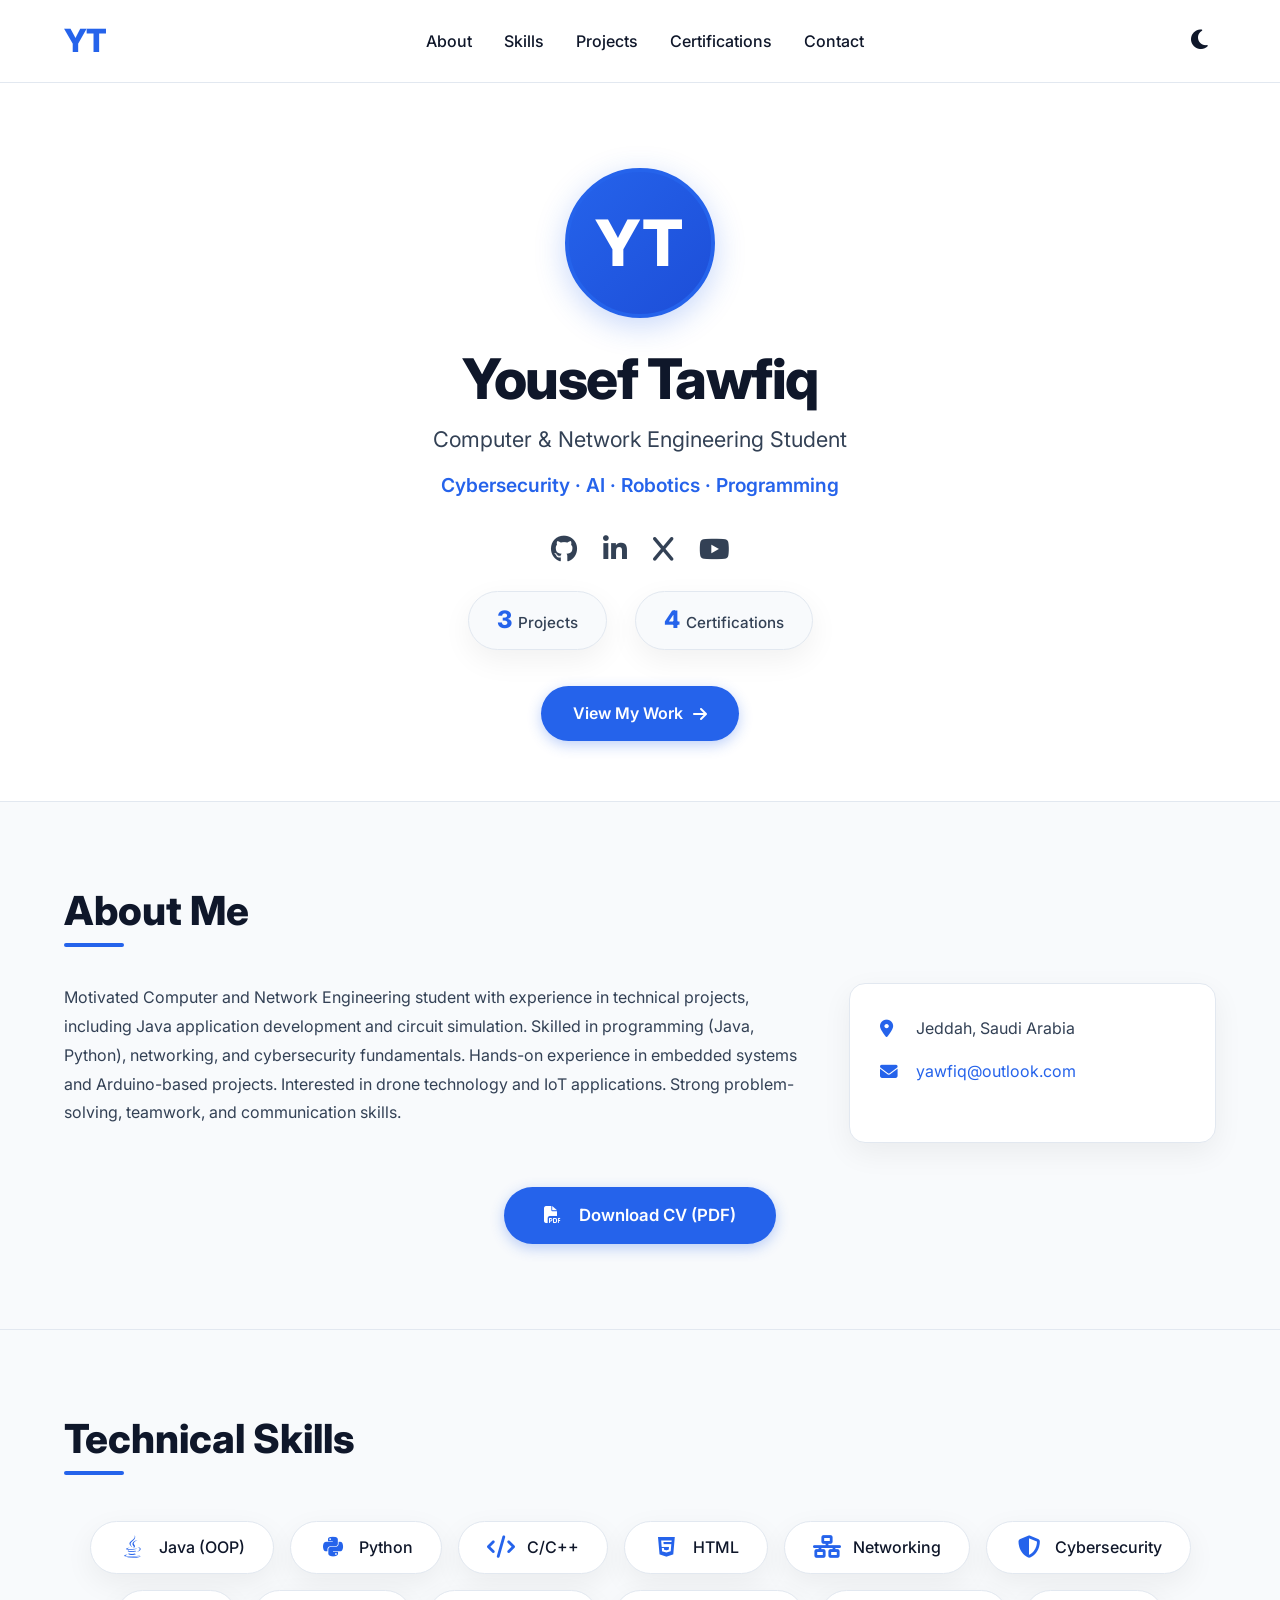
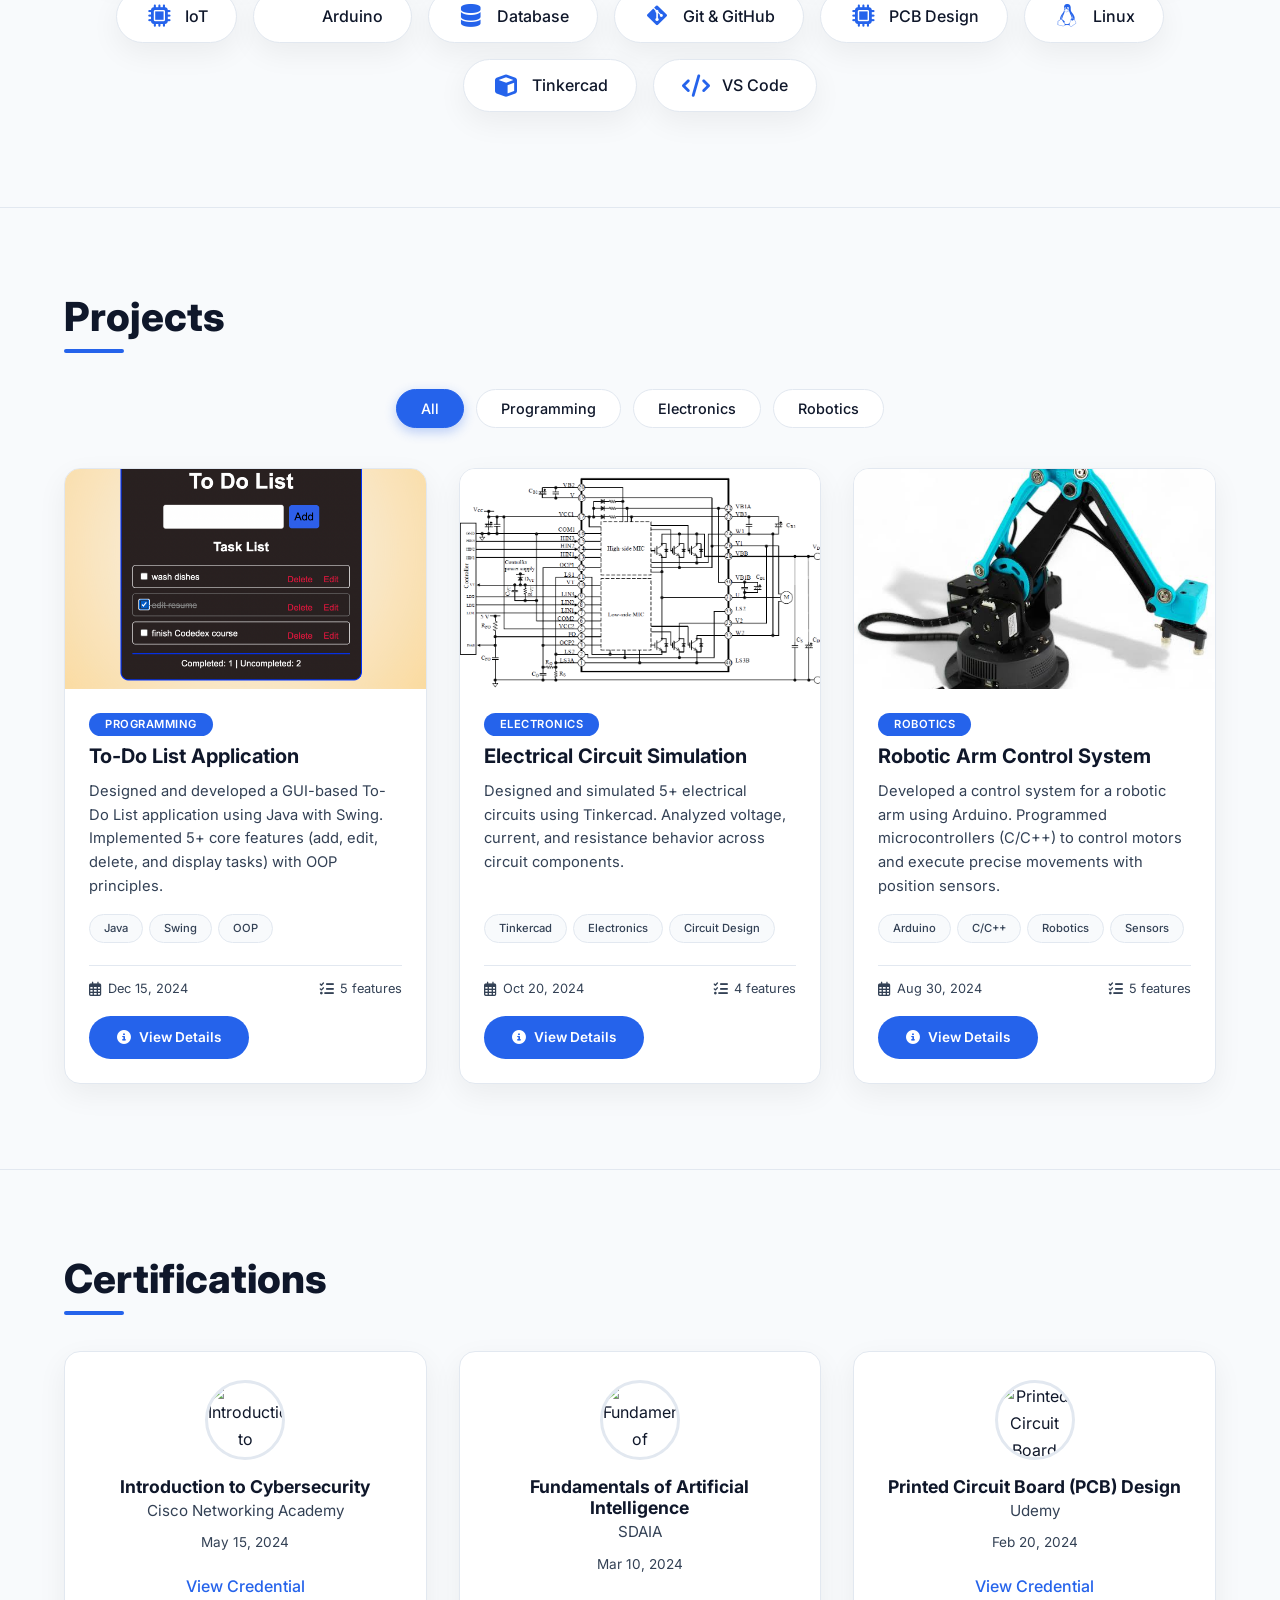
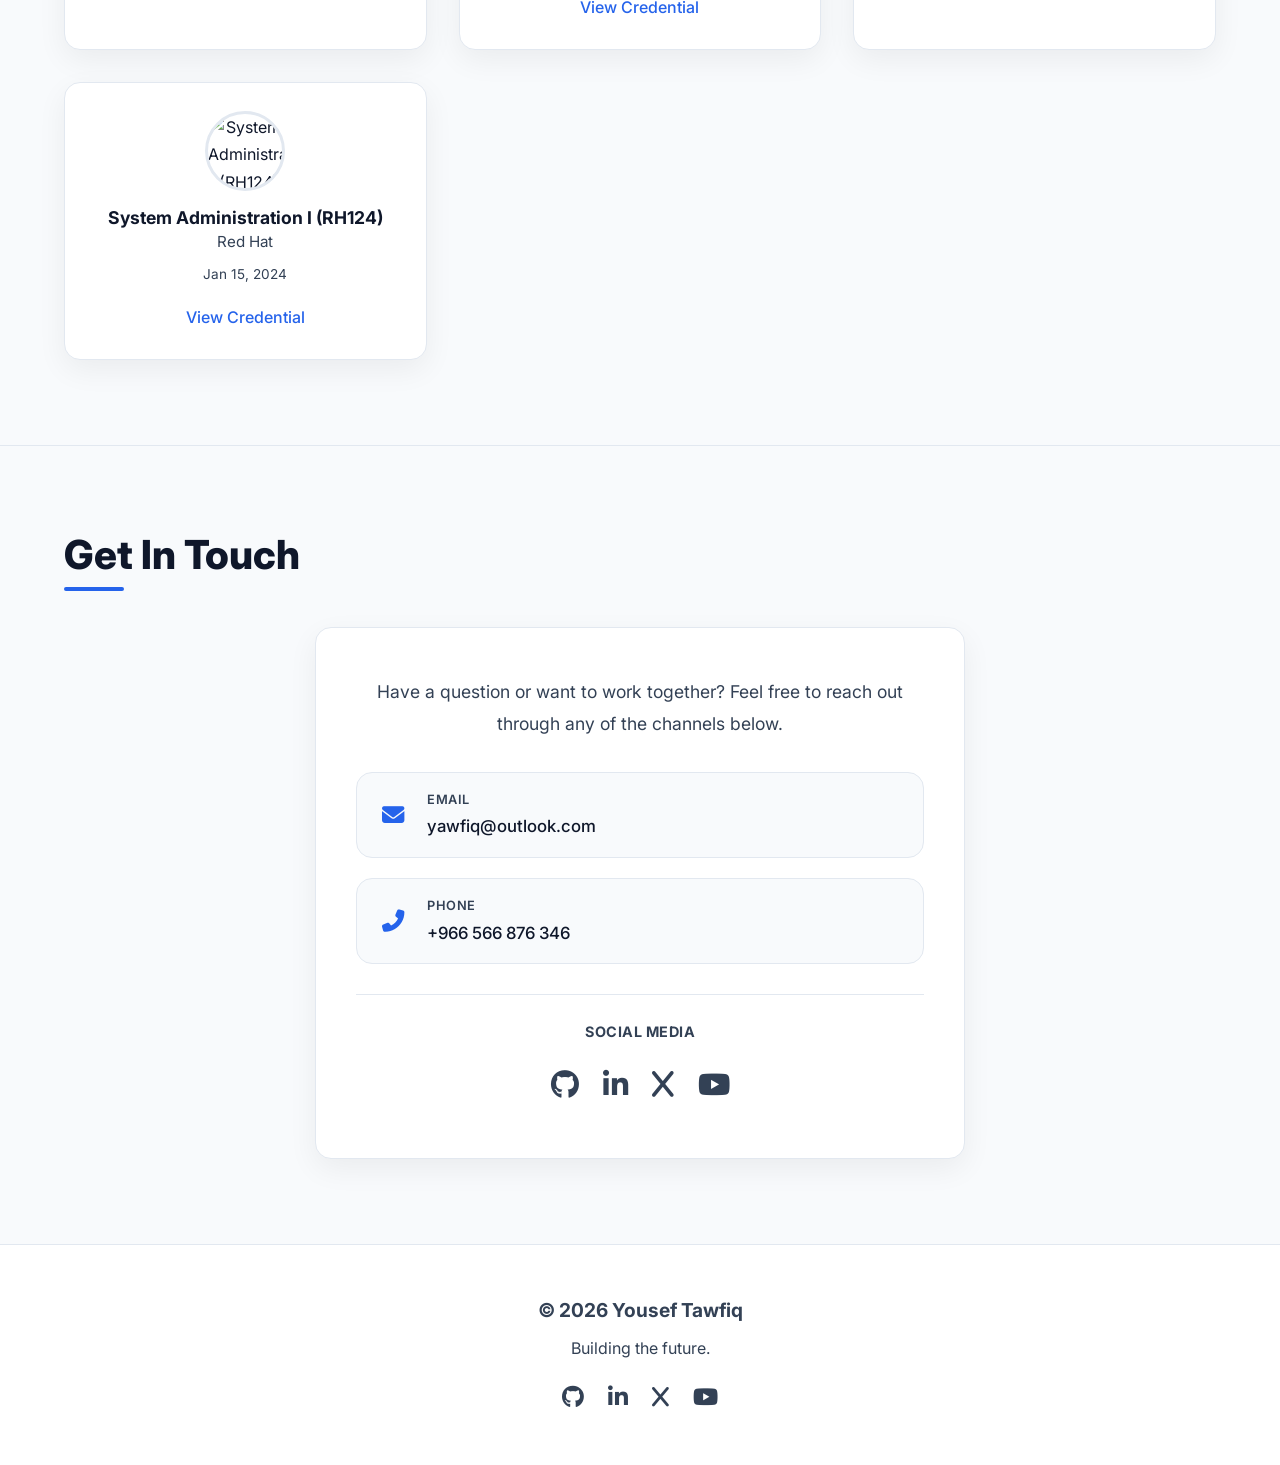
==== commit def051b9: "Portfolio v1.5 release - Fixed "Back to Projects" button layout on mobile screens - Text now properl" ====
--- a/index.html
+++ b/index.html
@@ -28,7 +28,7 @@
     <!-- NAVIGATION -->
     <nav class="navbar" role="navigation" aria-label="Main navigation">
       <div class="container nav-container">
-        <a href="index.html" class="nav-logo" aria-label="Home">YT</a>
+        <a href="/" class="nav-logo" aria-label="Home">YT</a>
         <button
           class="nav-toggle"
           id="navToggle"
@@ -189,9 +189,7 @@
           <p class="footer-name">
             &copy; <span id="footerYear"></span> Yousef Tawfiq
           </p>
-          <p class="footer-tagline">
-            Building the future, one line of code at a time.
-          </p>
+          <p class="footer-tagline">Building the future.</p>
           <div class="footer-social" id="footerSocial"></div>
         </div>
       </div>
@@ -202,7 +200,7 @@
       <i class="fas fa-arrow-up"></i>
     </button>
 
-    <!-- ===== IMAGE ZOOM MODAL ===== -->
+    <!-- IMAGE ZOOM MODAL -->
     <div class="image-zoom-overlay" id="imageZoom">
       <button
         class="image-zoom-close"
--- a/css/style.css
+++ b/css/style.css
@@ -204,7 +204,7 @@
   transform: rotate(20deg);
 }
 
-/* ===== HERO (أكبر) ===== */
+/* ===== HERO ===== */
 .hero {
   padding: 85px 0 60px;
   background: var(--bg-secondary);
@@ -324,7 +324,7 @@
   margin-top: 6px;
 }
 
-/* ===== SECTIONS (أكبر) ===== */
+/* ===== SECTIONS ===== */
 .section {
   padding: 85px 0;
   border-bottom: 1px solid var(--border);
@@ -439,6 +439,7 @@
   transition: all var(--transition);
   font-family: var(--font);
   font-size: 0.9rem;
+  touch-action: manipulation;
 }
 .filter-btn.active,
 .filter-btn:hover {
@@ -486,25 +487,6 @@
 .project-card:hover .project-thumb {
   transform: scale(1.05);
 }
-.project-overlay {
-  position: absolute;
-  inset: 0;
-  background: rgba(0, 0, 0, 0.3);
-  display: flex;
-  align-items: center;
-  justify-content: center;
-  opacity: 0;
-  transition: opacity var(--transition);
-  cursor: zoom-in;
-}
-.project-card:hover .project-overlay {
-  opacity: 1;
-}
-
-.project-card:hover .project-overlay i {
-  transform: scale(1);
-}
-
 .project-body {
   padding: 24px;
   flex: 1;
@@ -593,6 +575,7 @@
   border: none;
   cursor: pointer;
   font-family: var(--font);
+  touch-action: manipulation;
 }
 .project-link:hover {
   background: var(--accent-hover);
@@ -809,7 +792,7 @@
   transform: translateY(-4px) scale(1.05);
 }
 
-/* ===== IMAGE ZOOM (تكبير الصور) ===== */
+/* ===== IMAGE ZOOM ===== */
 .image-zoom-overlay {
   position: fixed;
   top: 0;
@@ -999,49 +982,147 @@
   }
 }
 @media (max-width: 480px) {
+  /* تحسينات مخصصة للجوال الصغير */
+  .hero {
+    padding: 30px 0 25px;
+  }
   .hero-name {
-    font-size: 2rem;
+    font-size: 1.8rem; /* تصغير بسيط */
+    margin-bottom: 2px;
+  }
+  .hero-title {
+    font-size: 0.95rem; /* تصغير */
   }
   .hero-avatar {
-    width: 100px;
-    height: 100px;
+    width: 90px;
+    height: 90px;
+    margin: 0 auto 16px;
   }
   .avatar-initials {
-    font-size: 2.6rem;
+    font-size: 2.4rem;
+  }
+  .hero-bio {
+    font-size: 0.9rem;
+    margin-top: 4px;
+  }
+  .hero-social {
+    gap: 14px;
+    font-size: 1.2rem;
+    margin: 12px 0 10px;
   }
   .hero-stats {
-    flex-direction: column;
-    align-items: center;
+    gap: 10px;
+    margin: 10px 0 16px;
   }
   .hero-stats .stat-item {
+    padding: 4px 14px;
+  }
+  .hero-stats .stat-number {
+    font-size: 1rem;
+  }
+  .hero-stats .stat-label {
+    font-size: 0.75rem;
+  }
+  .hero-cta {
+    font-size: 0.9rem;
+    padding: 10px 24px;
+  }
+
+  .section {
+    padding: 40px 0;
+  }
+  .section-title {
+    font-size: 1.6rem;
+    margin-bottom: 24px;
+  }
+
+  .about-text {
+    font-size: 1rem;
+  }
+  .about-info {
+    padding: 20px;
+  }
+
+  .skill-item {
+    padding: 8px 16px;
+    font-size: 0.85rem;
+    gap: 8px;
+  }
+  .skill-item i {
+    font-size: 1.1rem;
+    width: 22px;
+  }
+
+  .project-filters {
+    gap: 8px;
+    margin-bottom: 24px;
+  }
+  .filter-btn {
+    padding: 8px 14px;
+    font-size: 0.8rem;
+  }
+  .project-body {
+    padding: 16px;
+  }
+  .project-title {
+    font-size: 1.1rem;
+  }
+  .project-desc {
+    font-size: 0.85rem;
+  }
+  .project-link {
     width: 100%;
     justify-content: center;
-  }
-  .skill-item {
-    padding: 10px 20px;
-    font-size: 0.9rem;
-  }
+    padding: 12px 20px;
+    font-size: 0.85rem;
+  }
+
   .cert-grid {
-    grid-template-columns: 1fr;
+    gap: 16px;
+  }
+  .cert-card {
+    padding: 20px 16px;
+  }
+  .cert-card img {
+    width: 60px;
+    height: 60px;
+  }
+  .cert-name {
+    font-size: 0.95rem;
+  }
+
+  .contact-info {
+    padding: 24px 16px;
+  }
+  .contact-message {
+    font-size: 0.95rem;
   }
   .contact-details li {
-    flex-direction: column;
-    align-items: flex-start;
-    gap: 6px;
+    padding: 12px 16px;
+    gap: 12px;
   }
   .contact-details li i {
-    width: auto;
+    font-size: 1.1rem;
+    width: 24px;
+  }
+  .contact-details li span {
+    font-size: 0.95rem;
   }
   #contactSocialLinks {
-    font-size: 1.5rem;
+    font-size: 1.3rem;
     gap: 16px;
   }
-  .section-title {
-    font-size: 1.8rem;
-  }
-  .section {
-    padding: 45px 0;
-  }
+
+  .footer {
+    padding: 30px 0;
+  }
+  .footer-name {
+    font-size: 1rem;
+  }
+  .footer-tagline {
+    font-size: 0.85rem;
+  }
+
   .image-zoom-overlay {
     padding: 20px;
   }
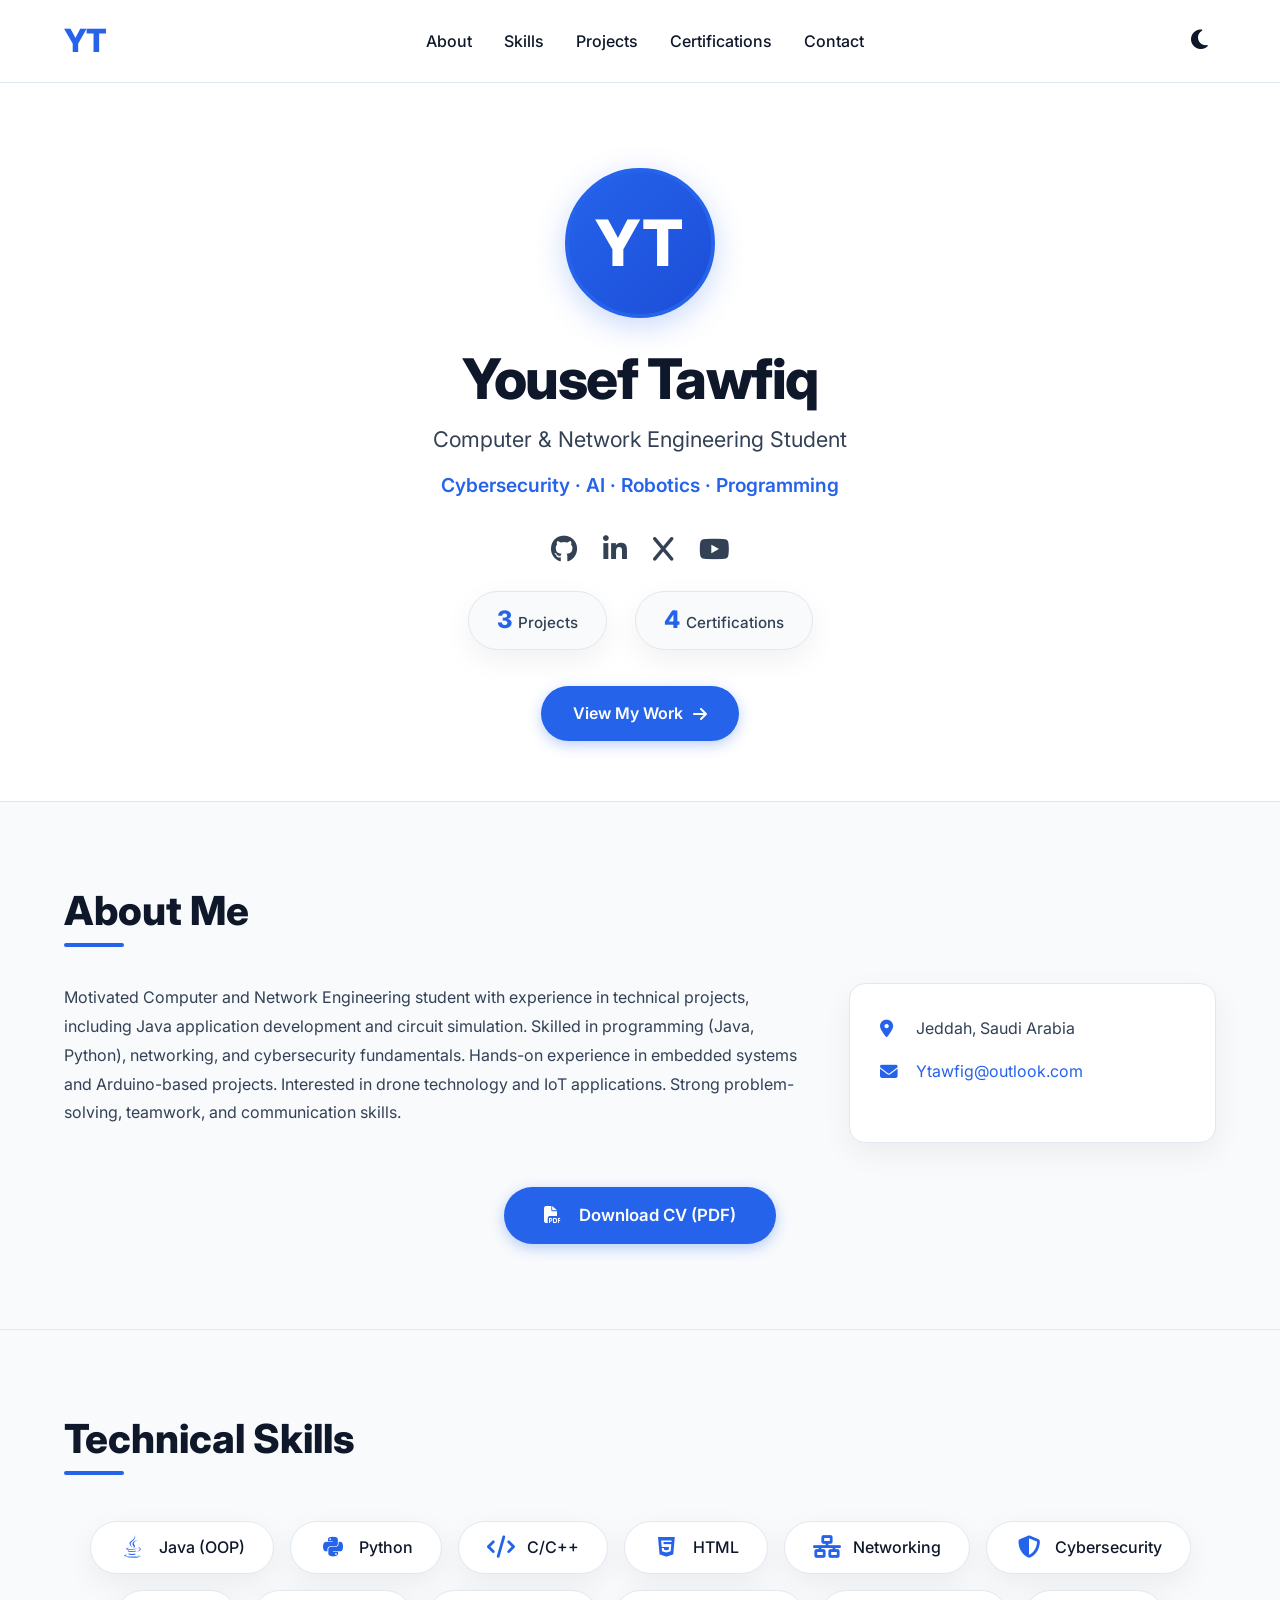
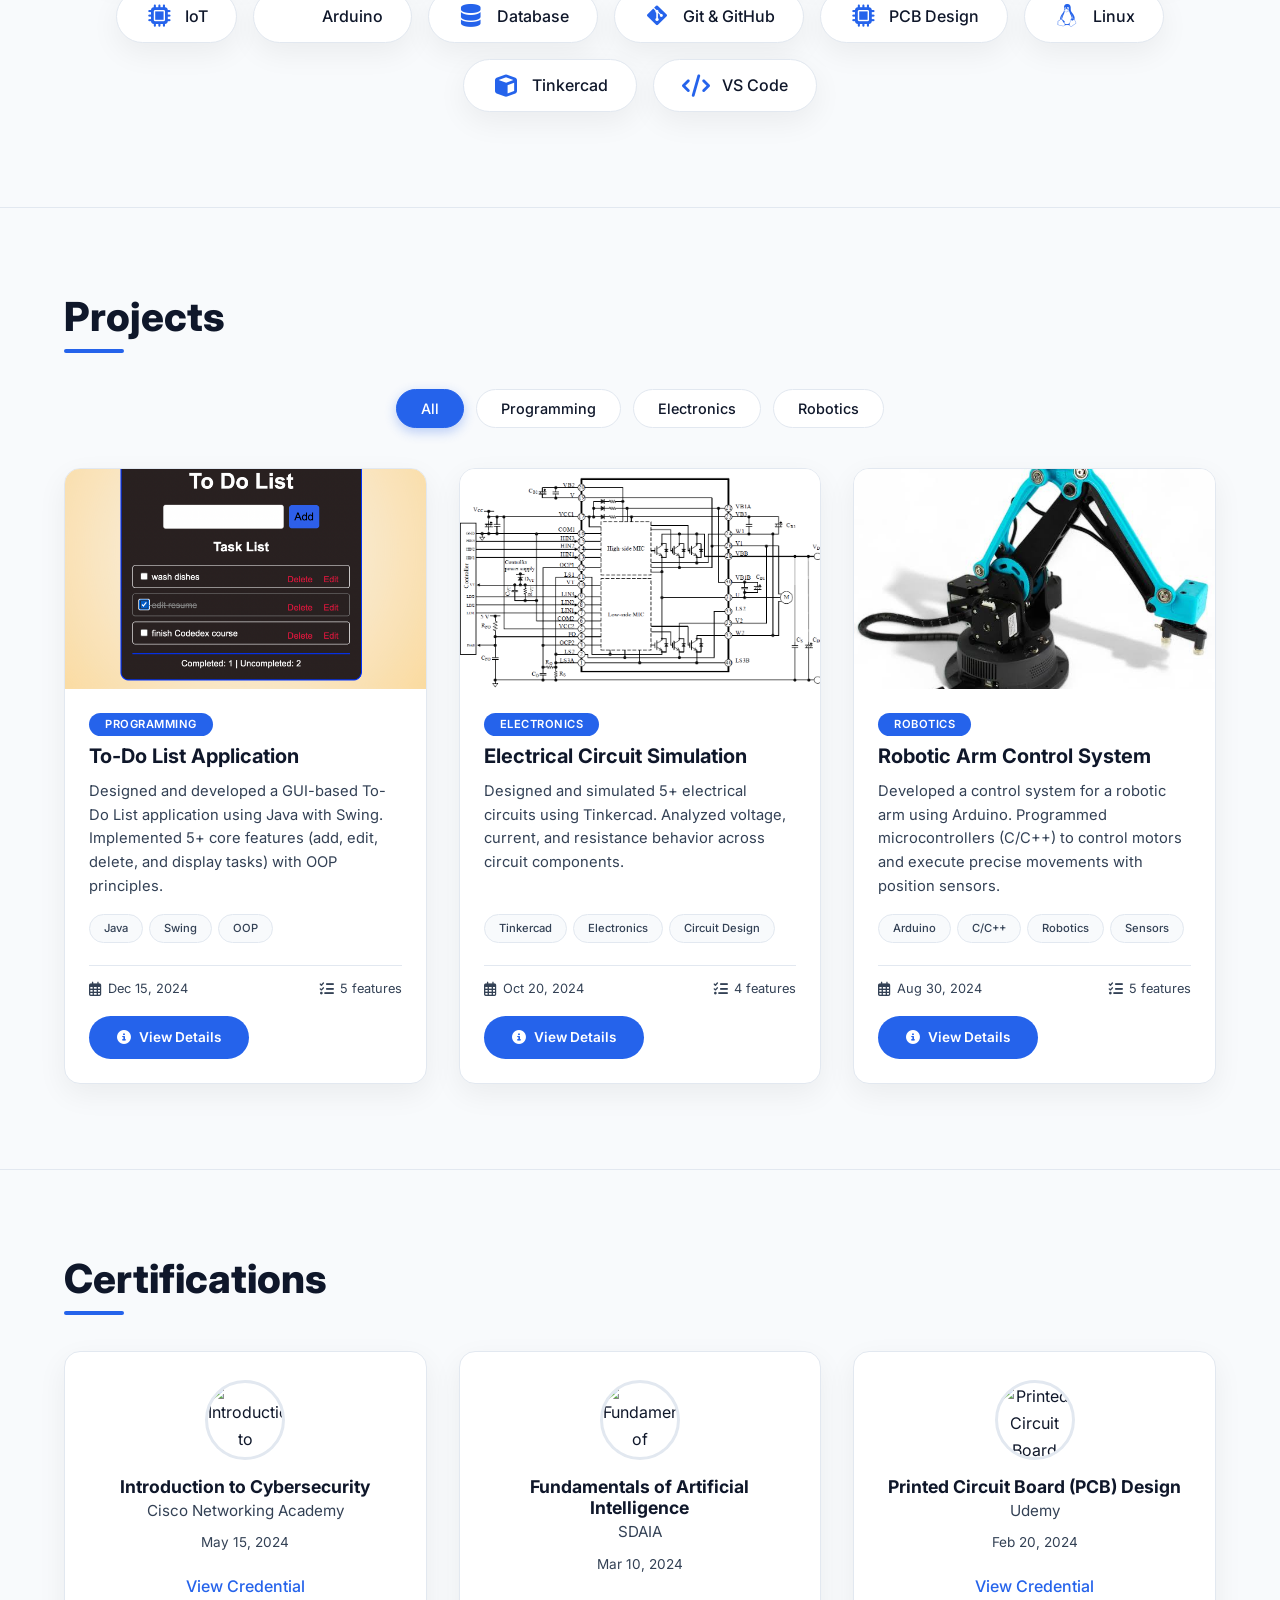
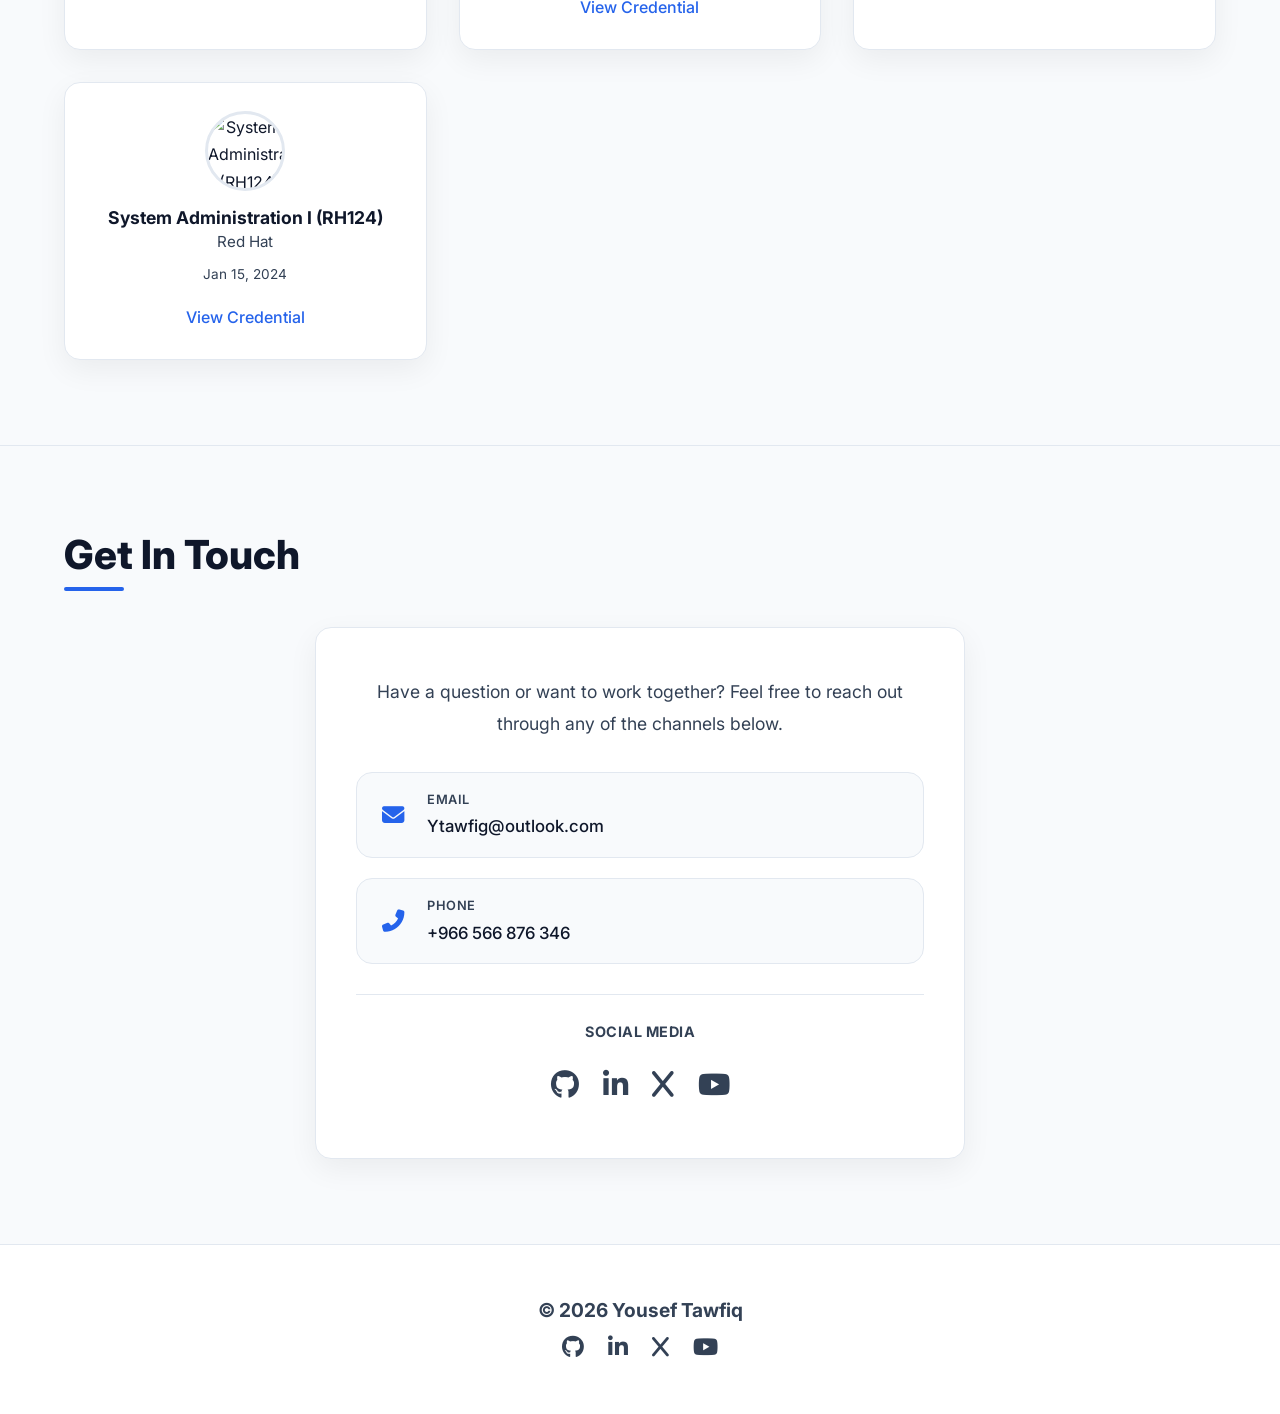
==== commit 75df3444: "Portfolio v1.6 release - Updated email address in profile.json and contact section - Fixed white scr" ====
--- a/index.html
+++ b/index.html
@@ -21,6 +21,18 @@
       href="https://cdnjs.cloudflare.com/ajax/libs/font-awesome/6.5.1/css/all.min.css"
     />
     <link rel="stylesheet" href="css/style.css" />
+
+    <!-- إصلاح وميض الشاشة البيضاء -->
+    <script>
+      (function () {
+        const storedTheme = localStorage.getItem("theme") || "light";
+        if (storedTheme === "dark") {
+          document.documentElement.setAttribute("data-theme", "dark");
+        } else {
+          document.documentElement.removeAttribute("data-theme");
+        }
+      })();
+    </script>
   </head>
   <body>
     <a href="#main-content" class="skip-link">Skip to main content</a>
@@ -160,16 +172,12 @@
                 <li>
                   <i class="fas fa-envelope"></i>
                   <div>
-                    <strong>Email</strong>
-                    <span id="contactEmail">yawfiq@outlook.com</span>
+                    <strong>Email</strong><span id="contactEmail"></span>
                   </div>
                 </li>
                 <li>
                   <i class="fas fa-phone-alt"></i>
-                  <div>
-                    <strong>Phone</strong>
-                    <span>+966 566 876 346</span>
-                  </div>
+                  <div><strong>Phone</strong><span>+966 566 876 346</span></div>
                 </li>
               </ul>
               <div class="contact-social">
@@ -189,7 +197,7 @@
           <p class="footer-name">
             &copy; <span id="footerYear"></span> Yousef Tawfiq
           </p>
-          <p class="footer-tagline">Building the future.</p>
+
           <div class="footer-social" id="footerSocial"></div>
         </div>
       </div>
--- a/css/style.css
+++ b/css/style.css
@@ -183,6 +183,7 @@
   border: none;
   cursor: pointer;
   padding: 4px;
+  touch-action: manipulation;
 }
 .hamburger {
   width: 26px;
@@ -982,16 +983,15 @@
   }
 }
 @media (max-width: 480px) {
-  /* تحسينات مخصصة للجوال الصغير */
   .hero {
     padding: 30px 0 25px;
   }
   .hero-name {
-    font-size: 1.8rem; /* تصغير بسيط */
+    font-size: 1.8rem;
     margin-bottom: 2px;
   }
   .hero-title {
-    font-size: 0.95rem; /* تصغير */
+    font-size: 0.95rem;
   }
   .hero-avatar {
     width: 90px;
@@ -1027,7 +1027,6 @@
     font-size: 0.9rem;
     padding: 10px 24px;
   }
-
   .section {
     padding: 40px 0;
   }
@@ -1035,14 +1034,12 @@
     font-size: 1.6rem;
     margin-bottom: 24px;
   }
-
   .about-text {
     font-size: 1rem;
   }
   .about-info {
     padding: 20px;
   }
-
   .skill-item {
     padding: 8px 16px;
     font-size: 0.85rem;
@@ -1052,7 +1049,6 @@
     font-size: 1.1rem;
     width: 22px;
   }
-
   .project-filters {
     gap: 8px;
     margin-bottom: 24px;
@@ -1076,7 +1072,6 @@
     padding: 12px 20px;
     font-size: 0.85rem;
   }
-
   .cert-grid {
     gap: 16px;
   }
@@ -1090,7 +1085,6 @@
   .cert-name {
     font-size: 0.95rem;
   }
-
   .contact-info {
     padding: 24px 16px;
   }
@@ -1112,7 +1106,6 @@
     font-size: 1.3rem;
     gap: 16px;
   }
-
   .footer {
     padding: 30px 0;
   }
@@ -1122,7 +1115,6 @@
   .footer-tagline {
     font-size: 0.85rem;
   }
-
   .image-zoom-overlay {
     padding: 20px;
   }
